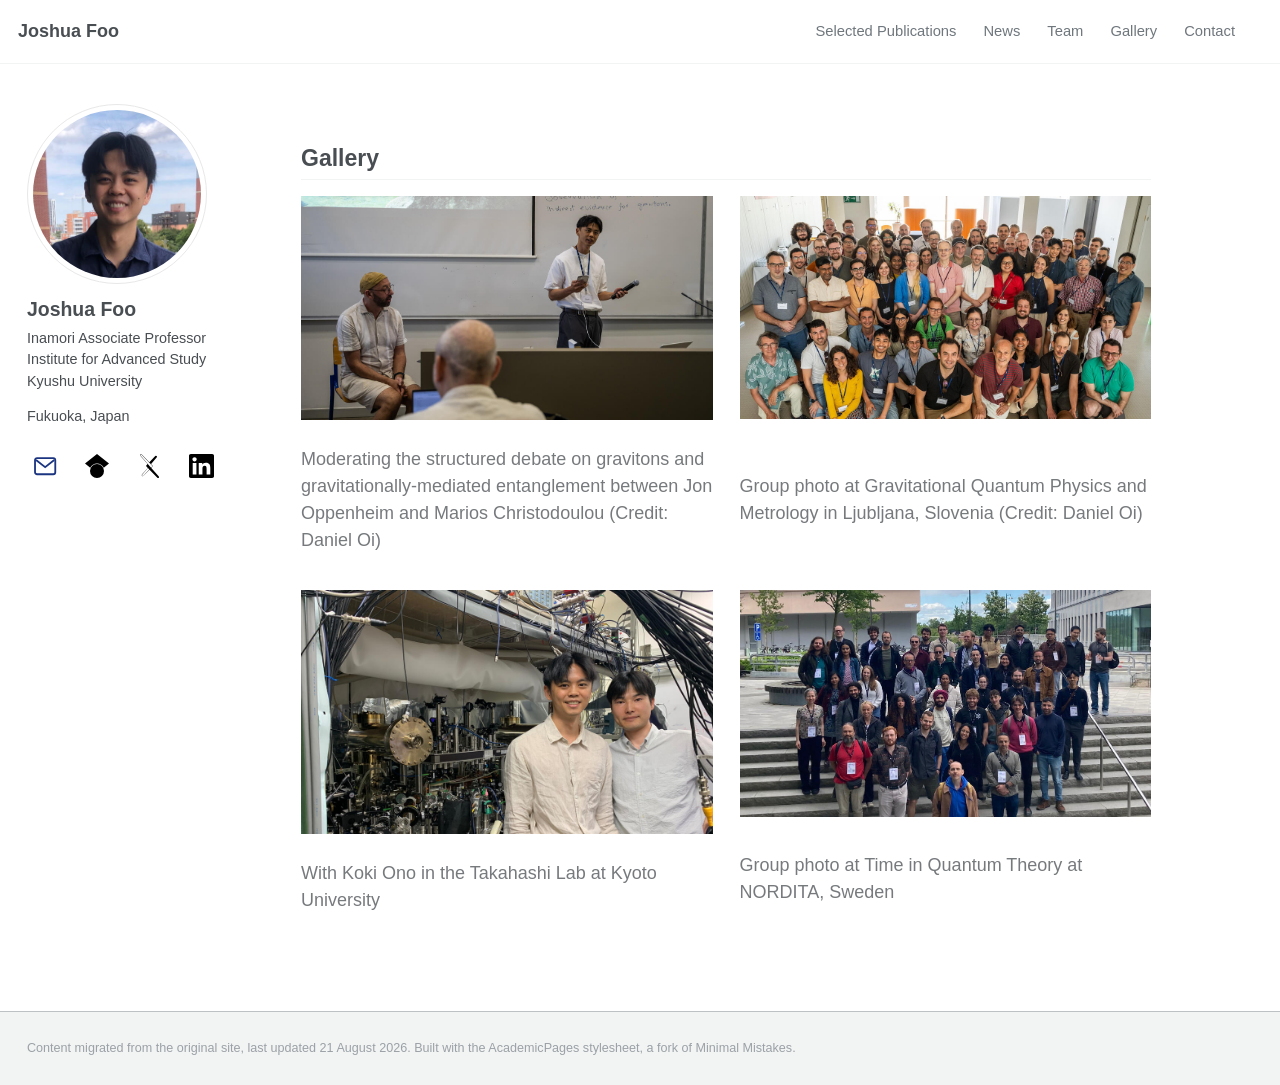
==== gallery.html @ 7462d8ae "Organize research site into separate pages Co-authored-by: Copilot <223556219+Copilot@users.noreply." ====
<!doctype html>
<html lang="en">
<head>
  <meta charset="utf-8">
  <meta name="viewport" content="width=device-width, initial-scale=1">
  <meta name="description" content="Joshua Foo, theoretical physicist and Inamori Associate Professor at Kyushu University.">
  <title>Gallery | Joshua Foo</title>
  <link rel="stylesheet" href="assets/css/academicpages.css">
  <link rel="stylesheet" href="assets/css/site.css">
</head>
<body>
  <header class="masthead">
    <nav class="masthead__inner-wrap site-nav" aria-label="Main navigation">
      <a class="site-name" href="index.html">Joshua Foo</a>
      <a href="index.html#publications">Selected Publications</a><a href="news.html">News</a><a href="team.html">Team</a><a href="gallery.html" aria-current="page">Gallery</a><a href="index.html#contact">Contact</a>
    </nav>
  </header>
  <div class="layout">
    <aside class="profile" aria-label="Profile">
      <img src="assets/images/image06.jpg" alt="Joshua Foo">
      <h1>Joshua Foo</h1>
      <p>Inamori Associate Professor<br>Institute for Advanced Study<br>Kyushu University</p>
      <p>Fukuoka, Japan</p>
      <ul class="social-links" aria-label="Profile links">
        <li><a href="index.html#contact" aria-label="Email" title="Email"><svg viewBox="0 0 24 24" fill="none" stroke="currentColor" stroke-width="1.8" aria-hidden="true"><rect x="2" y="4" width="20" height="16" rx="2"></rect><path d="m3 6 9 7 9-7"></path></svg></a></li>
        <li><a href="https://scholar.google.com/citations?user=iPHpngQAAAAJ&amp;hl=en" aria-label="Google Scholar" title="Google Scholar"><img src="assets/icons/googlescholar.svg" alt=""></a></li>
        <li><a href="https://arxiv.org/search/?query=Joshua+Foo&amp;searchtype=author&amp;abstracts=show&amp;order=-announced_date_first&amp;size=50" aria-label="arXiv" title="arXiv"><img src="assets/icons/arxiv.svg" alt=""></a></li>
        <li><a href="https://www.linkedin.com/in/joshua-foo-787594256/" aria-label="LinkedIn" title="LinkedIn"><img src="assets/icons/linkedin.svg" alt=""></a></li>
      </ul>
    </aside>
    <main class="content" id="home">
      <section id="gallery"><h2>Gallery</h2><div class="gallery-grid"><figure><a href="assets/images/gallery01/0b631663_original.jpg"><img src="assets/images/gallery01/0b631663.jpg" alt="Moderating the structured debate on gravitons and gravitationally-mediated entanglement between Jon Oppenheim and Marios Christodoulou (Credit: Daniel Oi)" loading="lazy"></a><figcaption>Moderating the structured debate on gravitons and gravitationally-mediated entanglement between Jon Oppenheim and Marios Christodoulou (Credit: Daniel Oi)</figcaption></figure><figure><a href="assets/images/gallery01/04dd524a_original.jpg"><img src="assets/images/gallery01/04dd524a.jpg" alt="Group photo at Gravitational Quantum Physics and Metrology in Ljubljana, Slovenia (Credit: Daniel Oi)" loading="lazy"></a><figcaption>Group photo at Gravitational Quantum Physics and Metrology in Ljubljana, Slovenia (Credit: Daniel Oi)</figcaption></figure><figure><a href="assets/images/gallery01/25b02c40_original.jpg"><img src="assets/images/gallery01/25b02c40.jpg" alt="With Koki Ono in the Takahashi Lab at Kyoto University" loading="lazy"></a><figcaption>With Koki Ono in the Takahashi Lab at Kyoto University</figcaption></figure><figure><a href="assets/images/gallery01/17739266_original.jpg"><img src="assets/images/gallery01/17739266.jpg" alt="Group photo at Time in Quantum Theory at NORDITA, Sweden" loading="lazy"></a><figcaption>Group photo at Time in Quantum Theory at NORDITA, Sweden</figcaption></figure></div></section>
    </main>
  </div>
  <div class="page__footer"><footer>
    Content migrated from the original site, last updated 21 August 2026.
    Built with the <a href="https://github.com/academicpages/academicpages.github.io">AcademicPages</a> stylesheet, a fork of <a href="https://mademistakes.com/work/minimal-mistakes-jekyll-theme/">Minimal Mistakes</a>.
  </footer></div>
</body>
</html>
---- assets/css/academicpages.css ----
a:focus{outline:thin dotted #f89406;outline:5px auto #f89406;outline-offset:-2px}*,*:before,*:after{-moz-box-sizing:border-box;-webkit-box-sizing:border-box;box-sizing:border-box}html{box-sizing:border-box;background-color:#fff;font-size:16px;-webkit-text-size-adjust:100%;-ms-text-size-adjust:100%}@media (min-width: 48em){html{font-size:18px}}body{margin:0}::-moz-selection{color:#fff;background:#000}::selection{color:#fff;background:#000}article,aside,details,figcaption,figure,footer,header,hgroup,main,nav,section{display:block}audio,canvas,video{display:inline-block;*display:inline;*zoom:1}audio:not([controls]){display:none}a{color:#52adc8}a:hover,a:active{outline:0}sub,sup{position:relative;font-size:75%;line-height:0;vertical-align:baseline}sup{top:-0.5em}sub{bottom:-0.25em}img{max-width:100%;width:auto\9;height:auto;vertical-align:middle;border:0;-ms-interpolation-mode:bicubic}#map_canvas img,.google-maps img{max-width:none}button,input,select,textarea{margin:0;font-size:100%;vertical-align:middle}button,input{*overflow:visible;line-height:normal}button::-moz-focus-inner,input::-moz-focus-inner{padding:0;border:0}button,html input[type="button"],input[type="reset"],input[type="submit"]{-webkit-appearance:button;cursor:pointer}label,select,button,input[type="button"],input[type="reset"],input[type="submit"],input[type="radio"],input[type="checkbox"]{cursor:pointer}input[type="search"]{box-sizing:content-box;-webkit-appearance:textfield}input[type="search"]::-webkit-search-decoration,input[type="search"]::-webkit-search-cancel-button{-webkit-appearance:none}textarea{overflow:auto;vertical-align:top}html{position:relative;min-height:100%}body{margin:0;padding:0;padding-bottom:9em;color:#494e52;font-family:-apple-system,".SFNSText-Regular","San Francisco","Roboto","Segoe UI","Helvetica Neue","Lucida Grande",Arial,sans-serif;line-height:1.5}body.overflow--hidden{overflow:hidden}h1,h2,h3,h4,h5,h6{margin:2em 0 0.5em;line-height:1.2;font-family:-apple-system,".SFNSText-Regular","San Francisco","Roboto","Segoe UI","Helvetica Neue","Lucida Grande",Arial,sans-serif;font-weight:bold}h1{margin-top:0;font-size:1.563em}h2{font-size:1.25em}h3{font-size:1em}h4{font-size:.75em}h5{font-size:.75em}h6{font-size:.75em}small,.small{font-size:.75em}p{margin-bottom:1.3em}u,ins{text-decoration:none;border-bottom:1px solid #494e52}u a,ins a{color:inherit}del a{color:inherit}p,pre,blockquote,ul,ol,dl,figure,table,fieldset{orphans:3;widows:3}abbr[title],abbr[data-original-title]{text-decoration:none;cursor:help;border-bottom:1px dotted #494e52}blockquote{margin:2em 1em 2em 0;padding-left:1em;padding-right:1em;font-style:italic;border-left:0.25em solid #7a8288}blockquote cite{font-style:italic}blockquote cite:before{content:"\2014";padding-right:5px}a:hover,a:active{outline:0}tt,code,kbd,samp,pre{font-family:Monaco,Consolas,"Lucida Console",monospace}pre{overflow-x:auto}p>code,a>code,li>code,figcaption>code,td>code{padding-top:0.1rem;padding-bottom:0.1rem;font-size:.75em;background:#fafafa;border:1px solid #f2f3f3;border-radius:4px;box-shadow:0 1px 1px rgba(0,0,0,0.125)}p>code:before,p>code:after,a>code:before,a>code:after,li>code:before,li>code:after,figcaption>code:before,figcaption>code:after,td>code:before,td>code:after{letter-spacing:-0.2em;content:"\00a0"}hr{display:block;margin:1em 0;border:0;border-top:1px solid #f2f3f3}ul li,ol li{margin-bottom:0.5em}li ul,li ol{margin-top:0.5em}figure{display:-webkit-box;display:flex;-webkit-box-pack:justify;justify-content:space-between;-webkit-box-align:start;align-items:flex-start;flex-wrap:wrap;margin:2em 0}figure img,figure iframe,figure .fluid-width-video-wrapper{margin-bottom:1em}figure img{width:100%;border-radius:4px;-webkit-transition:all 0.2s ease-in-out;transition:all 0.2s ease-in-out}figure>a{display:block}@media (min-width: 37.5em){figure.half>a,figure.half>img{width:calc(50% - 0.5em)}}figure.half figcaption{width:100%}@media (min-width: 37.5em){figure.third>a,figure.third>img{width:calc(33.3333% - 0.5em)}}figure.third figcaption{width:100%}figcaption{margin-bottom:0.5em;color:#777a7d;font-family:Georgia,Times,serif;font-size:.75em}figcaption a{color:inherit;text-decoration:none;border-bottom:1px solid #bdc1c4;-webkit-transition:all 0.2s ease-in-out;transition:all 0.2s ease-in-out}figcaption a:hover{color:#000;border-bottom-color:#000}svg:not(:root){overflow:hidden}nav ul{margin:0;padding:0}nav li{list-style:none}nav a{text-decoration:none}nav ul li,nav ol li{margin-bottom:0}nav li ul,nav li ol{margin-top:0}b,i,strong,em,blockquote,p,q,span,figure,img,h1,h2,header,input,a,tr,td,form button,input[type="submit"],.btn,#goog-wm-sb,.highlight,.archive__item-teaser{-webkit-transition:all 0.2s ease-in-out;transition:all 0.2s ease-in-out}.hidden{display:none;visibility:hidden}.load{display:none}.transparent{opacity:0}.visually-hidden,.screen-reader-text,.screen-reader-text span,.screen-reader-shortcut{position:absolute !important;clip:rect(1px, 1px, 1px, 1px);height:1px !important;width:1px !important;border:0 !important;overflow:hidden}body:hover .visually-hidden a,body:hover .visually-hidden input,body:hover .visually-hidden button{display:none !important}.screen-reader-text:focus,.screen-reader-shortcut:focus{clip:auto !important;height:auto !important;width:auto !important;display:block;font-size:1em;font-weight:bold;padding:15px 23px 14px;background:#fff;z-index:100000;text-decoration:none;box-shadow:0 0 2px 2px rgba(0,0,0,0.6)}.skip-link{position:fixed;z-index:20;margin:0;font-family:-apple-system,".SFNSText-Regular","San Francisco","Roboto","Segoe UI","Helvetica Neue","Lucida Grande",Arial,sans-serif;white-space:nowrap}.skip-link li{height:0;width:0;list-style:none}.text-left{text-align:left}.text-center{text-align:center}.text-right{text-align:right}.text-justify{text-align:justify}.text-nowrap{white-space:nowrap}.cf{clear:both}.wrapper{max-width:925px;margin-left:auto;margin-right:auto}.wrapper:after{content:" ";display:block;clear:both}.align-left{display:block;margin-left:auto;margin-right:auto}@media (min-width: 37.5em){.align-left{float:left;margin-right:1em}}.align-right{display:block;margin-left:auto;margin-right:auto}@media (min-width: 37.5em){.align-right{float:right;margin-left:1em}}.align-center{display:block;margin-left:auto;margin-right:auto}@media (min-width: 57.8125em){.full{margin-right:-19.4915254237% !important}}.icon{display:inline-block;fill:currentColor;width:1em;height:1.1em;line-height:1;position:relative;top:-0.1em;vertical-align:middle}.social-icons .fa{color:#000}.social-icons .fa-behance,.social-icons .fa-behance-square{color:#1769FF}.social-icons .fa-dribbble{color:#ea4c89}.social-icons .fa-facebook,.social-icons .fa-facebook-square{color:#3b5998}.social-icons .fa-flickr{color:#ff0084}.social-icons .fa-foursquare{color:#0072b1}.social-icons .fa-github,.social-icons .fa-github-alt,.social-icons .fa-github-square{color:#171516}.social-icons .fa-google-plus,.social-icons .fa-google-plus-square{color:#dd4b39}.social-icons .fa-instagram{color:#517fa4}.social-icons .fa-lastfm,.social-icons .fa-lastfm-square{color:#d51007}.social-icons .fa-linkedin,.social-icons .fa-linkedin-square{color:#007bb6}.social-icons .fa-pinterest,.social-icons .fa-pinterest-p,.social-icons .fa-pinterest-square{color:#cb2027}.social-icons .fa-rss,.social-icons .fa-rss-square{color:#fa9b39}.social-icons .fa-soundcloud{color:#f30}.social-icons .fa-stack-exchange,.social-icons .fa-stack-overflow{color:#fe7a15}.social-icons .fa-tumblr,.social-icons .fa-tumblr-square{color:#32506d}.social-icons .fa-twitter,.social-icons .fa-twitter-square{color:#55acee}.social-icons .fa-vimeo,.social-icons .fa-vimeo-square{color:#1ab7ea}.social-icons .fa-vine{color:#00bf8f}.social-icons .fa-youtube,.social-icons .fa-youtube-square,.social-icons .fa-youtube-play{color:#b00}.social-icons .fa-xing,.social-icons .fa-xing-square{color:#006567}.navicon{position:relative;width:28px;height:4px;background:#fff;margin:auto;-webkit-transition:0.3s;transition:0.3s}.navicon:before,.navicon:after{content:"";position:absolute;left:0;width:28px;height:4px;background:#fff;-webkit-transition:0.3s;transition:0.3s}.navicon:before{top:-8px}.navicon:after{bottom:-8px}.close .navicon{background:transparent}.close .navicon:before,.close .navicon:after{-webkit-transform-origin:50% 50%;-ms-transform-origin:50% 50%;transform-origin:50% 50%;top:0;width:28px}.close .navicon:before{-webkit-transform:rotate3d(0, 0, 1, 45deg);transform:rotate3d(0, 0, 1, 45deg)}.close .navicon:after{-webkit-transform:rotate3d(0, 0, 1, -45deg);transform:rotate3d(0, 0, 1, -45deg)}@media (min-width: 57.8125em){.sticky{clear:both;position:-webkit-sticky;position:sticky;top:2em}.sticky::after{clear:both;content:"";display:table}.sticky>*{display:block}}.well{min-height:20px;padding:19px;margin-bottom:20px;background-color:#f5f5f5;border:1px solid #e3e3e3;border-radius:4px;box-shadow:inset 0 1px 1px rgba(0,0,0,0.05)}.show-modal{overflow:hidden;position:relative}.show-modal:before{position:absolute;content:"";top:0;left:0;width:100%;height:100%;z-index:999;background-color:rgba(255,255,255,0.85)}.show-modal .modal{display:block}.modal{display:none;position:fixed;width:300px;top:50%;left:50%;margin-left:-150px;margin-top:-150px;min-height:0;z-index:9999;background:#fff;border:1px solid #f2f3f3;border-radius:4px;box-shadow:0 1px 1px rgba(0,0,0,0.125)}.modal__title{margin:0;padding:0.5em 1em}.modal__supporting-text{padding:0 1em 0.5em 1em}.modal__actions{padding:0.5em 1em;border-top:1px solid #f2f3f3}.footnote{color:#9ba1a6;text-decoration:none}.footnotes{color:#9ba1a6}.footnotes ol,.footnotes li,.footnotes p{margin-bottom:0;font-size:.75em}a.reversefootnote{color:#7a8288;text-decoration:none}a.reversefootnote:hover{text-decoration:underline}.required{color:#ee5f5b;font-weight:bold}@-webkit-keyframes intro{0%{opacity:0}100%{opacity:1}}@keyframes intro{0%{opacity:0}100%{opacity:1}}table{margin-bottom:1em;width:100%;font-family:-apple-system,".SFNSText-Regular","San Francisco","Roboto","Segoe UI","Helvetica Neue","Lucida Grande",Arial,sans-serif;font-size:.75em;border-collapse:collapse;border:1px solid #bdc1c4}table+table{margin-top:1em}thead{background-color:#f2f3f3;border-bottom:1px solid #bdc1c4}th{padding:0.5em;font-weight:bold;text-align:left;border-right:1px solid #bdc1c4}td{padding:0.5em;border-bottom:1px solid #bdc1c4;border-right:1px solid #bdc1c4}tr,td,th{vertical-align:middle}.btn,#goog-wm-sb{display:inline-block;margin-bottom:0.25em;padding:0.5em 1em;color:#fff !important;font-family:-apple-system,".SFNSText-Regular","San Francisco","Roboto","Segoe UI","Helvetica Neue","Lucida Grande",Arial,sans-serif;font-size:.75em;font-weight:bold;text-align:center;text-decoration:none;background-color:#7a8288;border:0 !important;border-radius:4px;cursor:pointer}.btn:hover,#goog-wm-sb:hover{background-color:#333}.btn .icon,#goog-wm-sb .icon{margin-right:0.5em}.btn .icon+.hidden,#goog-wm-sb .icon+.hidden{margin-left:-0.5em}.btn--block{display:block;width:100%}.btn--block+.btn--block{margin-top:0.25em}.btn--inverse{color:#7a8288 !important;border:1px solid #bdc1c4 !important;background-color:#fff}.btn--inverse:hover{color:#fff !important;border-color:#7a8288}.btn--light-outline{border:1px solid #fff !important;background-color:transparent}.btn--info{background-color:#52adc8}.btn--info:hover{background-color:#428aa0}.btn--warning{background-color:#f89406}.btn--warning:hover{background-color:#c67605}.btn--success{background-color:#62c462}.btn--success:hover{background-color:#4e9d4e}.btn--danger{background-color:#ee5f5b}.btn--danger:hover{background-color:#be4c49}.btn--disabled{pointer-events:none;cursor:not-allowed;filter:alpha(opacity=65);box-shadow:none;opacity:0.65}.btn--facebook{background-color:#3b5998}.btn--facebook:hover{background-color:#2f477a}.btn--twitter{background-color:#55acee}.btn--twitter:hover{background-color:#448abe}.btn--google-plus{background-color:#dd4b39}.btn--google-plus:hover{background-color:#b13c2e}.btn--linkedin{background-color:#007bb6}.btn--linkedin:hover{background-color:#006292}.btn--x-large{font-size:1.25em}.btn--large{font-size:1em}.btn--small{font-size:.6875em}.notice{margin:2em 0 !important;padding:1em;font-family:-apple-system,".SFNSText-Regular","San Francisco","Roboto","Segoe UI","Helvetica Neue","Lucida Grande",Arial,sans-serif;font-size:.75em !important;text-indent:initial;background-color:#f8f9f9;border-radius:4px;box-shadow:0 1px 1px rgba(189,193,196,0.25)}.notice h4{margin-top:0 !important;margin-bottom:0.75em}.page__content .notice h4{margin-bottom:0;font-size:1em}.notice p:last-child{margin-bottom:0 !important}.notice h4+p{margin-top:0;padding-top:0}.notice a{color:#bdc1c4}.notice a:hover{color:#717476}.notice code{background-color:#fcfcfc}.notice ul:last-child{margin-bottom:0}.notice--primary{margin:2em 0 !important;padding:1em;font-family:-apple-system,".SFNSText-Regular","San Francisco","Roboto","Segoe UI","Helvetica Neue","Lucida Grande",Arial,sans-serif;font-size:.75em !important;text-indent:initial;background-color:#f2f3f3;border-radius:4px;box-shadow:0 1px 1px rgba(122,130,136,0.25)}.notice--primary h4{margin-top:0 !important;margin-bottom:0.75em}.page__content .notice--primary h4{margin-bottom:0;font-size:1em}.notice--primary p:last-child{margin-bottom:0 !important}.notice--primary h4+p{margin-top:0;padding-top:0}.notice--primary a{color:#7a8288}.notice--primary a:hover{color:#494e52}.notice--primary code{background-color:#f8f9f9}.notice--primary ul:last-child{margin-bottom:0}.notice--info{margin:2em 0 !important;padding:1em;font-family:-apple-system,".SFNSText-Regular","San Francisco","Roboto","Segoe UI","Helvetica Neue","Lucida Grande",Arial,sans-serif;font-size:.75em !important;text-indent:initial;background-color:#eef7fa;border-radius:4px;box-shadow:0 1px 1px rgba(82,173,200,0.25)}.notice--info h4{margin-top:0 !important;margin-bottom:0.75em}.page__content .notice--info h4{margin-bottom:0;font-size:1em}.notice--info p:last-child{margin-bottom:0 !important}.notice--info h4+p{margin-top:0;padding-top:0}.notice--info a{color:#52adc8}.notice--info a:hover{color:#316878}.notice--info code{background-color:#f6fbfc}.notice--info ul:last-child{margin-bottom:0}.notice--warning{margin:2em 0 !important;padding:1em;font-family:-apple-system,".SFNSText-Regular","San Francisco","Roboto","Segoe UI","Helvetica Neue","Lucida Grande",Arial,sans-serif;font-size:.75em !important;text-indent:initial;background-color:#fef4e6;border-radius:4px;box-shadow:0 1px 1px rgba(248,148,6,0.25)}.notice--warning h4{margin-top:0 !important;margin-bottom:0.75em}.page__content .notice--warning h4{margin-bottom:0;font-size:1em}.notice--warning p:last-child{margin-bottom:0 !important}.notice--warning h4+p{margin-top:0;padding-top:0}.notice--warning a{color:#f89406}.notice--warning a:hover{color:#955904}.notice--warning code{background-color:#fffaf3}.notice--warning ul:last-child{margin-bottom:0}.notice--success{margin:2em 0 !important;padding:1em;font-family:-apple-system,".SFNSText-Regular","San Francisco","Roboto","Segoe UI","Helvetica Neue","Lucida Grande",Arial,sans-serif;font-size:.75em !important;text-indent:initial;background-color:#eff9ef;border-radius:4px;box-shadow:0 1px 1px rgba(98,196,98,0.25)}.notice--success h4{margin-top:0 !important;margin-bottom:0.75em}.page__content .notice--success h4{margin-bottom:0;font-size:1em}.notice--success p:last-child{margin-bottom:0 !important}.notice--success h4+p{margin-top:0;padding-top:0}.notice--success a{color:#62c462}.notice--success a:hover{color:#3b763b}.notice--success code{background-color:#f7fcf7}.notice--success ul:last-child{margin-bottom:0}.notice--danger{margin:2em 0 !important;padding:1em;font-family:-apple-system,".SFNSText-Regular","San Francisco","Roboto","Segoe UI","Helvetica Neue","Lucida Grande",Arial,sans-serif;font-size:.75em !important;text-indent:initial;background-color:#fdefef;border-radius:4px;box-shadow:0 1px 1px rgba(238,95,91,0.25)}.notice--danger h4{margin-top:0 !important;margin-bottom:0.75em}.page__content .notice--danger h4{margin-bottom:0;font-size:1em}.notice--danger p:last-child{margin-bottom:0 !important}.notice--danger h4+p{margin-top:0;padding-top:0}.notice--danger a{color:#ee5f5b}.notice--danger a:hover{color:#8f3937}.notice--danger code{background-color:#fef7f7}.notice--danger ul:last-child{margin-bottom:0}.masthead{position:relative;border-bottom:1px solid #f2f3f3;-webkit-animation:intro 0.3s both;animation:intro 0.3s both;-webkit-animation-delay:0.15s;animation-delay:0.15s;z-index:20}.masthead__inner-wrap{max-width:925px;margin-left:auto;margin-right:auto;clear:both;padding:1em 1em 1em;font-family:-apple-system,".SFNSText-Regular","San Francisco","Roboto","Segoe UI","Helvetica Neue","Lucida Grande",Arial,sans-serif}.masthead__inner-wrap:after{content:" ";display:block;clear:both}.masthead__inner-wrap::after{clear:both;content:"";display:table}@media (min-width: 80em){.masthead__inner-wrap{max-width:1280px}}.masthead__inner-wrap nav{z-index:10}.masthead__inner-wrap a{text-decoration:none}.masthead__menu ul{margin:0;padding:0;clear:both;list-style-type:none}.masthead__menu-item{display:block;list-style-type:none;white-space:nowrap}.masthead__menu-item--lg{padding-right:2em;font-weight:700}.breadcrumbs{max-width:925px;margin-left:auto;margin-right:auto;clear:both;margin-top:0;margin-bottom:0;padding-left:2em;padding-right:2em;font-family:-apple-system,".SFNSText-Regular","San Francisco","Roboto","Segoe UI","Helvetica Neue","Lucida Grande",Arial,sans-serif;-webkit-animation:intro 0.3s both;animation:intro 0.3s both;-webkit-animation-delay:0.30s;animation-delay:0.30s}.breadcrumbs:after{content:" ";display:block;clear:both}.breadcrumbs::after{clear:both;content:"";display:table}@media (min-width: 57.8125em){.breadcrumbs{padding-left:1em;padding-right:1em}}@media (min-width: 80em){.breadcrumbs{max-width:1280px}}.breadcrumbs ol{padding:0;list-style:none;font-size:.75em}@media (min-width: 57.8125em){.breadcrumbs ol{width:83.0508474576%;float:right;margin-right:0}}@media (min-width: 80em){.breadcrumbs ol{padding-left:4.2372881356%}}.breadcrumbs li{display:inline}.breadcrumbs .current{font-weight:bold}.pagination{clear:both;width:100%;float:left;margin-left:0;margin-right:0;clear:both;margin-top:1em;padding-top:1em}.pagination::after{clear:both;content:"";display:table}.pagination ul{margin:0;padding:0;list-style-type:none;font-family:-apple-system,".SFNSText-Regular","San Francisco","Roboto","Segoe UI","Helvetica Neue","Lucida Grande",Arial,sans-serif}.pagination li{display:block;float:left;margin-left:-1px}.pagination li a{margin-bottom:0.25em;padding:0.5em 1em;font-family:-apple-system,".SFNSText-Regular","San Francisco","Roboto","Segoe UI","Helvetica Neue","Lucida Grande",Arial,sans-serif;font-size:14px;font-weight:bold;line-height:1.5;text-align:center;text-decoration:none;color:#9ba1a6;border:1px solid #bdc1c4;border-radius:0}.pagination li a:hover{color:#3e8296}.pagination li a.current{color:#fff;background:#7a8288}.pagination li a.disabled{color:#dee0e1;pointer-events:none;cursor:not-allowed}.pagination li:first-child{margin-left:0}.pagination li:first-child a{border-top-left-radius:4px;border-bottom-left-radius:4px}.pagination li:last-child a{border-top-right-radius:4px;border-bottom-right-radius:4px}.pagination--pager{display:block;padding:1em 2em;float:left;width:50%;font-family:-apple-system,".SFNSText-Regular","San Francisco","Roboto","Segoe UI","Helvetica Neue","Lucida Grande",Arial,sans-serif;font-size:1em;font-weight:bold;text-align:center;text-decoration:none;color:#bdc1c4;border:1px solid #bdc1c4;border-radius:4px}.pagination--pager:hover{color:#3e8296}.pagination--pager:first-child{border-top-right-radius:0;border-bottom-right-radius:0}.pagination--pager:last-child{margin-left:-1px;border-top-left-radius:0;border-bottom-left-radius:0}.pagination--pager.disabled{color:#dee0e1;pointer-events:none;cursor:not-allowed}.page__content+.pagination,.page__meta+.pagination,.comment__date+.pagination,.page__share+.pagination,.page__comments+.pagination{margin-top:2em;padding-top:2em;border-top:1px solid #f2f3f3}.greedy-nav{position:relative;min-width:250px;background:#fff}.greedy-nav a{display:block;margin:0 1rem;padding:0.5rem 0;color:#7a8288;text-decoration:none}.greedy-nav a:hover{color:#5c6266}.greedy-nav button{position:absolute;height:100%;right:0;padding:0 0.5rem;border:0;outline:none;background-color:#7a8288;color:#fff;cursor:pointer}.greedy-nav .visible-links{display:table}.greedy-nav .visible-links li{display:table-cell;vertical-align:middle}.greedy-nav .visible-links li:first-child{font-weight:bold}.greedy-nav .visible-links li:first-child a{margin-left:0}.greedy-nav .visible-links li:last-child a{margin-right:0}.greedy-nav .visible-links a{position:relative}.greedy-nav .visible-links a:before{content:"";position:absolute;left:0;bottom:0;height:4px;background:#bdc1c4;width:100%;-webkit-transition:all 0.2s ease-in-out;transition:all 0.2s ease-in-out;-webkit-transform:scaleX(0);-ms-transform:scaleX(0);transform:scaleX(0)}.greedy-nav .visible-links a:hover:before{-webkit-transform:scaleX(1);-ms-transform:scaleX(1);transform:scaleX(1)}.greedy-nav .hidden-links{position:absolute;top:100%;right:0;margin-top:15px;padding:5px;border:1px solid #f2f3f3;border-radius:4px;background:#fff;box-shadow:0 0 10px rgba(0,0,0,0.25)}.greedy-nav .hidden-links a{margin:0;padding:10px 20px;font-size:1em}.greedy-nav .hidden-links a:hover{color:#5c6266;background:#dee0e1}.greedy-nav .hidden-links:before{content:"";position:absolute;top:-11px;right:10px;width:0;border-style:solid;border-width:0 10px 10px;border-color:#f2f3f3 transparent;display:block;z-index:0}.greedy-nav .hidden-links:after{content:"";position:absolute;top:-10px;right:10px;width:0;border-style:solid;border-width:0 10px 10px;border-color:#fff transparent;display:block;z-index:1}.greedy-nav .hidden-links li{display:block;border-bottom:1px solid #f2f3f3}.greedy-nav .hidden-links li:last-child{border-bottom:none}.nav__list{font-size:1.25rem}.nav__list ul{margin-bottom:1em}.nav__list a{display:block;padding:0.125em 0;color:inherit}.nav__list a:hover{text-decoration:underline}.nav__list .active{margin-left:-0.5em;padding-left:0.5em;padding-right:0.5em;color:#fff;font-weight:bold;background:#7a8288;border-radius:4px}.nav__list .active:hover{color:#fff}.nav__title{margin:0;padding:0.5rem 1rem;font-family:-apple-system,".SFNSText-Regular","San Francisco","Roboto","Segoe UI","Helvetica Neue","Lucida Grande",Arial,sans-serif;font-size:1em;font-weight:bold}.nav__sub-title{display:block;margin:0.5rem 0;padding:0.5rem 0;font-family:-apple-system,".SFNSText-Regular","San Francisco","Roboto","Segoe UI","Helvetica Neue","Lucida Grande",Arial,sans-serif;font-size:.75em;font-weight:bold;text-transform:uppercase;border-bottom:1px solid #f2f3f3}.toc{font-family:-apple-system,".SFNSText-Regular","San Francisco","Roboto","Segoe UI","Helvetica Neue","Lucida Grande",Arial,sans-serif;color:#7a8288;text-transform:uppercase;letter-spacing:1px;background-color:#fff;border:1px solid #f2f3f3;border-radius:4px;box-shadow:0 1px 1px rgba(0,0,0,0.125)}.toc .nav__title{color:#fff;font-size:.75em;background:#7a8288;border-top-left-radius:4px;border-top-right-radius:4px}.toc__menu{margin:0;padding:0;width:100%;list-style:none;font-size:0.8rem}.toc__menu a{display:block;padding:0.5rem 1rem;color:#7a8288;font-size:.6875em;font-weight:bold;line-height:1.5;border-bottom:1px solid #f2f3f3}.toc__menu a:hover{color:#000;background:#f2f3f3}.toc__menu>li:last-child a{border-bottom:none}.toc__menu li ul>li a{padding-left:2rem;font-weight:normal}.toc__menu li>ul li{display:none}@media (min-width: 48em){.toc__menu li>ul li{display:block}}.page__footer{clear:both;float:left;margin-left:0;margin-right:0;width:100%;clear:both;position:absolute;bottom:0em;height:auto;margin-top:3em;color:#9ba1a6;-webkit-animation:intro 0.3s both;animation:intro 0.3s both;-webkit-animation-delay:0.45s;animation-delay:0.45s;background-color:#f2f3f3;border-top:1px solid #bdc1c4}.page__footer::after{clear:both;content:"";display:table}.page__footer footer{clear:both;margin-left:auto;margin-right:auto;margin-top:2em;max-width:100%;padding:0 1em 2em}.page__footer footer::after{clear:both;content:"";display:table}@media (min-width: 80em){.page__footer footer{max-width:1280px}}.page__footer a{color:inherit;text-decoration:none}.page__footer a:hover{text-decoration:underline}.page__footer .fas,.page__footer .fab,.page__footer .far,.page__footer .fal{color:#9ba1a6}.page__footer-copyright{font-family:-apple-system,".SFNSText-Regular","San Francisco","Roboto","Segoe UI","Helvetica Neue","Lucida Grande",Arial,sans-serif;font-size:.6875em}.page__footer-follow ul{margin:0;padding:0;list-style-type:none}.page__footer-follow li{display:inline-block;padding-top:5px;padding-bottom:5px;font-family:-apple-system,".SFNSText-Regular","San Francisco","Roboto","Segoe UI","Helvetica Neue","Lucida Grande",Arial,sans-serif;font-size:.75em;text-transform:uppercase}.page__footer-follow li+li:before{content:"";padding-right:5px}.page__footer-follow a{padding-right:10px;font-weight:bold}.page__footer-follow .social-icons a{white-space:nowrap}div.highlighter-rouge,figure.highlight{position:relative;margin-bottom:1em;padding:1em;border:1px solid #f2f3f3;border-radius:4px;background-color:#fafafa;box-shadow:0 1px 1px rgba(0,0,0,0.125)}div.highlighter-rouge:before,figure.highlight:before{position:absolute;top:0;right:0;padding:0.5em;background-color:#f2f3f3;content:"\f121";font-family:"fontawesome" !important;font-size:.75em;line-height:1;text-transform:none;speak:none}div.highlighter-rouge .highlight,figure.highlight .highlight{margin:0;font-family:Monaco,Consolas,"Lucida Console",monospace;font-size:.6875em;line-height:1.8}.highlight table td{padding:5px}.highlight table pre{margin:0}.highlight .c{color:#93a1a1}.highlight .err{color:#586e75}.highlight .g{color:#586e75}.highlight .k{color:#859900}.highlight .l{color:#586e75}.highlight .n{color:#586e75}.highlight .o{color:#859900}.highlight .x{color:#cb4b16}.highlight .p{color:#586e75}.highlight .cm{color:#93a1a1}.highlight .cp{color:#859900}.highlight .c1{color:#93a1a1}.highlight .cs{color:#859900}.highlight .gd{color:#2aa198}.highlight .ge{color:#586e75;font-style:italic}.highlight .gr{color:#dc322f}.highlight .gh{color:#cb4b16}.highlight .gi{color:#859900}.highlight .go{color:#586e75}.highlight .gp{color:#586e75}.highlight .gs{color:#586e75;font-weight:bold}.highlight .gu{color:#cb4b16}.highlight .gt{color:#586e75}.highlight .kc{color:#cb4b16}.highlight .kd{color:#22b3eb}.highlight .kn{color:#859900}.highlight .kp{color:#859900}.highlight .kr{color:#22b3eb}.highlight .kt{color:#dc322f}.highlight .ld{color:#586e75}.highlight .m{color:#2aa198}.highlight .s{color:#2aa198}.highlight .na{color:#586e75}.highlight .nb{color:#B58900}.highlight .nc{color:#22b3eb}.highlight .no{color:#cb4b16}.highlight .nd{color:#22b3eb}.highlight .ni{color:#cb4b16}.highlight .ne{color:#cb4b16}.highlight .nf{color:#22b3eb}.highlight .nl{color:#586e75}.highlight .nn{color:#586e75}.highlight .nx{color:#586e75}.highlight .py{color:#586e75}.highlight .nt{color:#22b3eb}.highlight .nv{color:#22b3eb}.highlight .ow{color:#859900}.highlight .w{color:#586e75}.highlight .mf{color:#2aa198}.highlight .mh{color:#2aa198}.highlight .mi{color:#2aa198}.highlight .mo{color:#2aa198}.highlight .sb{color:#93a1a1}.highlight .sc{color:#2aa198}.highlight .sd{color:#586e75}.highlight .s2{color:#2aa198}.highlight .se{color:#cb4b16}.highlight .sh{color:#586e75}.highlight .si{color:#2aa198}.highlight .sx{color:#2aa198}.highlight .sr{color:#dc322f}.highlight .s1{color:#2aa198}.highlight .ss{color:#2aa198}.highlight .bp{color:#22b3eb}.highlight .vc{color:#22b3eb}.highlight .vg{color:#22b3eb}.highlight .vi{color:#22b3eb}.highlight .il{color:#2aa198}form{margin:0 0 5px 0}form fieldset{margin-bottom:5px;padding:0;border-width:0}form legend{display:block;width:100%;margin-bottom:10px;*margin-left:-7px;padding:0;color:#494e52;border:0;border-bottom:1px solid #ccc;white-space:normal}form p{margin-bottom:5px / 2}form ul{list-style-type:none;margin:0 0 5px 0;padding:0}form br{display:none}label,input,button,select,textarea{vertical-align:baseline;*vertical-align:middle}input,button,select,textarea{box-sizing:border-box;font-family:-apple-system,".SFNSText-Regular","San Francisco","Roboto","Segoe UI","Helvetica Neue","Lucida Grande",Arial,sans-serif}label{display:block;margin-bottom:0.25em;color:#494e52;cursor:pointer}label small{font-size:.75em}label input,label textarea,label select{display:block}input,textarea,select{display:inline-block;width:100%;padding:0.25em;margin-bottom:0.5em;color:#494e52;background-color:#fff;border:1px solid #ccc;border-radius:4px;box-shadow:0 1px 1px rgba(0,0,0,0.125)}input:hover,textarea:hover,select:hover{border-color:#bdc1c4}.input-mini{width:60px}.input-small{width:90px}input[type="image"],input[type="checkbox"],input[type="radio"]{width:auto;height:auto;padding:0;margin:3px 0;*margin-top:0;line-height:normal;cursor:pointer;border-radius:0;border:0 \9}input[type="checkbox"],input[type="radio"]{box-sizing:border-box;padding:0;*width:13px;*height:13px}input[type="image"]{border:0;box-shadow:none}input[type="file"]{width:auto;padding:initial;line-height:initial;border:initial;background-color:transparent;background-color:initial;box-shadow:none}input[type="button"],input[type="reset"],input[type="submit"]{width:auto;height:auto;cursor:pointer;*overflow:visible}select,input[type="file"]{*margin-top:4px}select{width:auto;background-color:#fff}select[multiple],select[size]{height:auto}textarea{resize:vertical;height:auto;overflow:auto;vertical-align:top}input[type="hidden"]{display:none}.form{position:relative}.radio,.checkbox{padding-left:18px;font-weight:normal}.radio input[type="radio"],.checkbox input[type="checkbox"]{float:left;margin-left:-18px}.radio.inline,.checkbox.inline{display:inline-block;padding-top:5px;margin-bottom:0;vertical-align:middle}.radio.inline+.radio.inline,.checkbox.inline+.checkbox.inline{margin-left:10px}input[disabled],select[disabled],textarea[disabled],input[readonly],select[readonly],textarea[readonly]{opacity:0.5;cursor:not-allowed}input:focus,textarea:focus{border-color:#7a8288;outline:0;outline:thin dotted \9}input[type="file"]:focus,input[type="radio"]:focus,input[type="checkbox"]:focus,select:focus{box-shadow:none}.help-block,.help-inline{color:#52adc8}.help-block{display:block;margin-bottom:1em;line-height:1em}.help-inline{display:inline-block;vertical-align:middle;padding-left:5px}.form-inline input,.form-inline textarea,.form-inline select{display:inline-block;margin-bottom:0}.form-inline label{display:inline-block}.form-inline .radio,.form-inline .checkbox,.form-inline .radio{padding-left:0;margin-bottom:0;vertical-align:middle}.form-inline .radio input[type="radio"],.form-inline .checkbox input[type="checkbox"]{float:left;margin-left:0;margin-right:3px}.form-search input,.form-search textarea,.form-search select{display:inline-block;margin-bottom:0}.form-search .search-query{padding-left:14px;padding-right:14px;margin-bottom:0;border-radius:14px}.form-search label{display:inline-block}.form-search .radio,.form-search .checkbox,.form-inline .radio{padding-left:0;margin-bottom:0;vertical-align:middle}.form-search .radio input[type="radio"],.form-search .checkbox input[type="checkbox"]{float:left;margin-left:0;margin-right:3px}.form--loading:before{content:''}.form--loading .form__spinner{display:block}.form:before{position:absolute;top:0;left:0;width:100%;height:100%;background-color:rgba(255,255,255,0.7);z-index:10}.form__spinner{display:none;position:absolute;top:50%;left:50%;z-index:11}#goog-fixurl ul{list-style:none;margin-left:0;padding-left:0}#goog-fixurl ul li{list-style-type:none}#goog-wm-qt{width:auto;margin-right:10px;margin-bottom:20px;padding:8px 20px;display:inline-block;font-size:.75em;background-color:#fff;color:#000;border-width:2px !important;border-style:solid !important;border-color:gray;border-radius:4px}#main{max-width:925px;margin-left:auto;margin-right:auto;clear:both;margin-top:2em;padding-left:1em;padding-right:1em;animation:intro 0.3s both;animation-delay:0.35s}#main:after{content:" ";display:block;clear:both}#main::after{clear:both;content:"";display:table}@media (min-width: 80em){#main{max-width:1280px}}@media (min-width: 57.8125em){.page{width:83.0508474576%;float:right;margin-right:0;padding-left:4.2372881356%;padding-right:16.9491525424%}}.page .page__inner-wrap{clear:both;width:100%;float:left;margin-left:0;margin-right:0}.page .page__inner-wrap .page__content,.page .page__inner-wrap .page__meta,.page .page__inner-wrap .comment__date,.page .page__inner-wrap .page__share{clear:both;width:100%;float:left;margin-left:0;margin-right:0}.page__title{margin-top:0;line-height:1}.page__title+.page__meta,.page__title+.comment__date{margin-top:-0.5em}.page__lead{font-family:-apple-system,".SFNSText-Regular","San Francisco","Roboto","Segoe UI","Helvetica Neue","Lucida Grande",Arial,sans-serif;font-size:1.25em}.page__content h2{padding-bottom:0.5em;border-bottom:1px solid #f2f3f3}.page__content p,.page__content li,.page__content dl{font-size:1em}.page__content p{margin:0 0 1.1em}.page__content a{text-decoration:underline}.page__content a:hover{text-decoration:underline}.page__content a:hover img{box-shadow:0 0 10px rgba(0,0,0,0.25)}.page__content dt{margin-top:1em;font-family:-apple-system,".SFNSText-Regular","San Francisco","Roboto","Segoe UI","Helvetica Neue","Lucida Grande",Arial,sans-serif;font-weight:bold}.page__content dd{margin-left:1em;font-family:-apple-system,".SFNSText-Regular","San Francisco","Roboto","Segoe UI","Helvetica Neue","Lucida Grande",Arial,sans-serif;font-size:.75em}.page__content .small{font-size:.75em}.page__content blockquote+.small{margin-top:-1.5em;padding-left:1.25rem}.page__hero{position:relative;margin-bottom:2em;clear:both;animation:intro 0.3s both;animation-delay:0.25s}.page__hero::after{clear:both;content:"";display:table}.page__hero--overlay{position:relative;margin-bottom:2em;padding:3em 0;clear:both;background-size:cover;background-repeat:no-repeat;background-position:center;animation:intro 0.3s both;animation-delay:0.25s}.page__hero--overlay::after{clear:both;content:"";display:table}.page__hero--overlay a{color:#fff}.page__hero--overlay .wrapper{padding-left:1em;padding-right:1em}@media (min-width: 80em){.page__hero--overlay .wrapper{max-width:1280px}}.page__hero--overlay .page__title,.page__hero--overlay .page__meta,.page__hero--overlay .comment__date,.page__hero--overlay .page__lead,.page__hero--overlay .btn,.page__hero--overlay #goog-wm-sb{color:#fff;text-shadow:1px 1px 4px rgba(0,0,0,0.5)}.page__hero--overlay .page__lead{max-width:768px}.page__hero--overlay .page__title{font-size:1.953em}@media (min-width: 37.5em){.page__hero--overlay .page__title{font-size:2.441em}}.page__hero-image{width:100%;height:auto;-ms-interpolation-mode:bicubic}.page__hero-caption{position:absolute;bottom:0;right:0;margin:0 auto;padding:2px 5px;color:#fff;font-family:Georgia,Times,serif;font-size:.6875em;background:#000;text-align:right;z-index:5;opacity:0.5;border-radius:4px 0 4px 0}@media (min-width: 57.8125em){.page__hero-caption{padding:5px 10px}}.page__hero-caption a{color:#fff;text-decoration:none}.page__share{margin-top:2em;padding-top:1em;border-top:1px solid #f2f3f3}@media (max-width: 37.5em){.page__share .btn span,.page__share #goog-wm-sb span{border:0;clip:rect(0 0 0 0);height:1px;margin:-1px;overflow:hidden;padding:0;position:absolute;width:1px}}.page__share-title{margin-bottom:10px;font-size:.75em;text-transform:uppercase}.page__meta,.comment__date{margin-top:2em;color:#9ba1a6;font-family:-apple-system,".SFNSText-Regular","San Francisco","Roboto","Segoe UI","Helvetica Neue","Lucida Grande",Arial,sans-serif;font-size:.75em}.page__meta p,.comment__date p{margin:0}.page__meta a,.comment__date a{color:inherit}.page__meta-title{margin-bottom:10px;font-size:.75em;text-transform:uppercase}.page__taxonomy .sep{display:none}.page__taxonomy strong{margin-right:10px}.page__taxonomy-item{display:inline-block;margin-right:5px;margin-bottom:8px;padding:5px 10px;text-decoration:none;border:1px solid #bdc1c4;border-radius:4px}.page__taxonomy-item:hover{text-decoration:none;color:#3e8296}.page__comments{clear:both;width:100%;float:left;margin-left:0;margin-right:0}.page__comments-title{margin-top:2rem;margin-bottom:10px;padding-top:2rem;font-size:.75em;border-top:1px solid #f2f3f3;text-transform:uppercase}.page__comments-form{padding:1em;background:#f2f3f3;transition:all 0.2s ease-in-out}.page__comments-form.disabled input,.page__comments-form.disabled button,.page__comments-form.disabled textarea,.page__comments-form.disabled label{pointer-events:none;cursor:not-allowed;filter:alpha(opacity=65);box-shadow:none;opacity:0.65}.comment{clear:both;margin:1em 0}.comment::after{clear:both;content:"";display:table}.comment:not(:last-child){border-bottom:1px solid #f2f3f3}.comment__avatar-wrapper{float:left;width:60px;height:60px}@media (min-width: 57.8125em){.comment__avatar-wrapper{width:100px;height:100px}}.comment__avatar{width:40px;height:40px;border-radius:50%}@media (min-width: 57.8125em){.comment__avatar{width:80px;height:80px;padding:5px;border:1px solid #f2f3f3}}.comment__content-wrapper{float:right;width:calc(100% - 60px)}@media (min-width: 57.8125em){.comment__content-wrapper{width:calc(100% - 100px)}}.comment__author{margin:0}.comment__author a{text-decoration:none}.comment__date{margin:0}.comment__date a{text-decoration:none}.page__related{margin-top:2em;padding-top:1em;border-top:1px solid #f2f3f3;clear:both;float:left}.page__related::after{clear:both;content:"";display:table}@media (min-width: 57.8125em){.page__related{margin-left:21.186440678%}}.page__related a{color:inherit;text-decoration:none}.page__related-title{margin-bottom:10px;font-size:.75em;text-transform:uppercase}.archive{margin-bottom:2em}@media (min-width: 48em){.archive{width:100%;float:left;margin-left:0;margin-right:0}}@media (min-width: 57.8125em){.archive{width:83.0508474576%;float:right;margin-right:0;padding-left:4.2372881356%}}.archive a{text-decoration:underline}.archive a:hover{text-decoration:underline}.archive a:hover img{box-shadow:0 0 10px rgba(0,0,0,0.25)}.archive__subtitle{margin:1.414em 0 0;padding-bottom:0.5em;font-size:1em;color:#9ba1a6;border-bottom:1px solid #f2f3f3}.archive__subtitle+.list__item .archive__item-title{margin-top:0.5em}.archive__item-title{margin-bottom:0.25em;font-family:-apple-system,".SFNSText-Regular","San Francisco","Roboto","Segoe UI","Helvetica Neue","Lucida Grande",Arial,sans-serif}.archive__item-title a+a{opacity:0.5}.page__content .archive__item-title{margin-top:1em;border-bottom:none}.archive__item-excerpt{margin-top:0;font-size:.75em}.archive__item-excerpt+p{text-indent:0}.archive__item-teaser{border-radius:4px;overflow:hidden}.archive__item-teaser img{width:100%}.archive__item:hover .archive__item-teaser{box-shadow:0 0 10px rgba(0,0,0,0.25)}.archive__item:hover .archive__item-title{text-decoration:underline}@media (min-width: 48em){.list__item{padding-right:0px}}@media (min-width: 57.8125em){.list__item{padding-right:0px}}@media (min-width: 80em){.list__item{padding-right:0px}}.list__item .page__meta,.list__item .comment__date{margin:0 0 4px}.grid__item{margin-bottom:2em}.grid__item .page__meta,.grid__item .comment__date{margin:0 0 4px}.grid__item .archive__item-title{margin-top:0.5em;font-size:1em}.grid__item .archive__item-excerpt{display:none}@media (min-width: 37.5em){.grid__item{width:48.9795918367%;float:left}.grid__item:nth-child(2n+1){margin-left:0;margin-right:-100%;clear:both;margin-left:0}.grid__item:nth-child(2n+2){margin-left:51.0204081633%;margin-right:-100%;clear:none}.grid__item .archive__item-teaser{max-height:200px}}@media (min-width: 48em){.grid__item{margin-left:0;margin-right:0;width:23.4693877551%;float:left}.grid__item:nth-child(4n+1){margin-left:0;margin-right:-100%;clear:both;margin-left:0}.grid__item:nth-child(4n+2){margin-left:25.5102040816%;margin-right:-100%;clear:none}.grid__item:nth-child(4n+3){margin-left:51.0204081633%;margin-right:-100%;clear:none}.grid__item:nth-child(4n+4){margin-left:76.5306122449%;margin-right:-100%;clear:none}.grid__item .archive__item-teaser{max-height:120px}.grid__item .archive__item-excerpt{display:block;font-size:.75em}}.feature__wrapper{clear:both;margin-bottom:2em;border-bottom:1px solid #f2f3f3}.feature__wrapper::after{clear:both;content:"";display:table}.feature__item{margin-bottom:2em;font-size:1.25rem}@media (min-width: 37.5em){.feature__item{margin-bottom:0;width:32.2033898305%;float:left}.feature__item:nth-child(3n+1){margin-left:0;margin-right:-100%;clear:both;margin-left:0}.feature__item:nth-child(3n+2){margin-left:33.8983050847%;margin-right:-100%;clear:none}.feature__item:nth-child(3n+3){margin-left:67.7966101695%;margin-right:-100%;clear:none}.feature__item .feature__item-teaser{max-height:200px;overflow:hidden}}.feature__item--left{clear:both;width:100%;float:left;margin-left:0;margin-right:0;font-size:1.25rem}.feature__item--left .archive__item-teaser{margin-bottom:2em}@media (min-width: 37.5em){.feature__item--left .archive__item-teaser{width:40.6779661017%;float:left;margin-right:1.6949152542%}.feature__item--left .archive__item-body{width:57.6271186441%;float:right;margin-right:0;padding-left:4.2372881356%;padding-right:8.4745762712%}}.feature__item--right{clear:both;width:100%;float:left;margin-left:0;margin-right:0;font-size:1.25rem}.feature__item--right .archive__item-teaser{margin-bottom:2em}@media (min-width: 37.5em){.feature__item--right{text-align:right}.feature__item--right .archive__item-teaser{width:40.6779661017%;float:right;margin-left:1.6949152542%}.feature__item--right .archive__item-body{width:57.6271186441%;float:left;margin-left:0;padding-left:4.2372881356%;padding-right:8.4745762712%}}.feature__item--center{clear:both;width:100%;float:left;margin-left:0;margin-right:0;font-size:1.25rem}.feature__item--center .archive__item-teaser{margin-bottom:2em}@media (min-width: 37.5em){.feature__item--center{text-align:center}.feature__item--center .archive__item-teaser{margin:0 auto;width:40.6779661017%}.feature__item--center .archive__item-body{margin:0 auto;width:57.6271186441%}}.sidebar{-webkit-transform:translate3d(0, 0, 0);transform:translate3d(0, 0, 0);clear:both;margin-bottom:1em}.sidebar::after{clear:both;content:"";display:table}@media (min-width: 57.8125em){.sidebar{width:15.2542372881%;float:left;margin-right:1.6949152542%;opacity:1;-webkit-transition:opacity 0.2s ease-in-out;transition:opacity 0.2s ease-in-out}.sidebar:hover{opacity:1}}@media (min-width: 80em){.sidebar{padding-right:0}}.sidebar h2,.sidebar h3,.sidebar h4,.sidebar h5,.sidebar h6{margin-bottom:0;font-family:-apple-system,".SFNSText-Regular","San Francisco","Roboto","Segoe UI","Helvetica Neue","Lucida Grande",Arial,sans-serif}.sidebar h3,.sidebar h4{font-size:1em}.sidebar p,.sidebar li{font-family:-apple-system,".SFNSText-Regular","San Francisco","Roboto","Segoe UI","Helvetica Neue","Lucida Grande",Arial,sans-serif;font-size:.75em;line-height:1.5}.sidebar img{width:100%}.sidebar__right{margin-bottom:1em}@media (min-width: 57.8125em){.sidebar__right{position:relative;float:right;width:0px;margin-left:2.5423728814%;z-index:10}}@media (min-width: 80em){.sidebar__right{width:0px}}.author__avatar{display:table-cell;vertical-align:top;width:36px}@media (min-width: 57.8125em){.author__avatar{display:block;width:auto;height:auto}}.author__avatar img{max-width:175px;border-radius:50%}@media (min-width: 57.8125em){.author__avatar img{padding:5px;border:1px solid #f2f3f3}}.author__content{display:table-cell;vertical-align:top;padding-left:15px;padding-right:25px;line-height:1}@media (min-width: 57.8125em){.author__content{display:block;width:100%;padding-left:0;padding-right:0}}.author__name{margin:0}@media (min-width: 57.8125em){.author__name{margin-top:10px;margin-bottom:10px}}.sidebar .author__name{font-family:-apple-system,".SFNSText-Regular","San Francisco","Roboto","Segoe UI","Helvetica Neue","Lucida Grande",Arial,sans-serif;font-size:1em}.author__bio{margin:0}@media (min-width: 57.8125em){.author__bio{margin-top:10px;margin-bottom:20px}}.author__urls-wrapper{position:relative;display:table-cell;vertical-align:middle;font-family:-apple-system,".SFNSText-Regular","San Francisco","Roboto","Segoe UI","Helvetica Neue","Lucida Grande",Arial,sans-serif;z-index:10;position:relative;cursor:pointer}.author__urls-wrapper li:last-child a{margin-bottom:0}@media (min-width: 57.8125em){.author__urls-wrapper{display:block}}.author__urls-wrapper button{margin-bottom:0}@media (min-width: 57.8125em){.author__urls-wrapper button{display:none}}.author__urls{display:none;position:absolute;right:0;margin-top:15px;padding:10px;list-style-type:none;border:1px solid #f2f3f3;border-radius:4px;background:#fff;z-index:-1;box-shadow:0 0 10px rgba(0,0,0,0.25);cursor:default}@media (min-width: 57.8125em){.author__urls{display:block;position:relative;margin:0;padding:0;border:0;background:transparent;box-shadow:none}}.author__urls:before{display:block;content:"";position:absolute;top:-11px;left:calc(50% - 10px);width:0;border-style:solid;border-width:0 10px 10px;border-color:#f2f3f3 transparent;z-index:0}@media (min-width: 57.8125em){.author__urls:before{display:none}}.author__urls:after{display:block;content:"";position:absolute;top:-10px;left:calc(50% - 10px);width:0;border-style:solid;border-width:0 10px 10px;border-color:#fff transparent;z-index:1}@media (min-width: 57.8125em){.author__urls:after{display:none}}.author__urls li{white-space:nowrap}.author__urls a{display:block;margin-bottom:5px;padding-right:5px;padding-top:2px;padding-bottom:2px;color:inherit;font-size:1em;text-decoration:none}.author__urls a:hover{text-decoration:underline}/*!
 * Font Awesome Free 5.5.0 by @fontawesome - https://fontawesome.com
 * License - https://fontawesome.com/license/free (Icons: CC BY 4.0, Fonts: SIL OFL 1.1, Code: MIT License)
 */.fa,.fas,.far,.fal,.fab{-moz-osx-font-smoothing:grayscale;-webkit-font-smoothing:antialiased;display:inline-block;font-style:normal;font-variant:normal;text-rendering:auto;line-height:1}.fa-lg{font-size:1.3333333333em;line-height:.75em;vertical-align:-.0667em}.fa-xs{font-size:.75em}.fa-sm{font-size:.875em}.fa-1x{font-size:1em}.fa-2x{font-size:2em}.fa-3x{font-size:3em}.fa-4x{font-size:4em}.fa-5x{font-size:5em}.fa-6x{font-size:6em}.fa-7x{font-size:7em}.fa-8x{font-size:8em}.fa-9x{font-size:9em}.fa-10x{font-size:10em}.fa-fw{text-align:center;width:1.25em}.fa-ul{list-style-type:none;margin-left:2.5em;padding-left:0}.fa-ul>li{position:relative}.fa-li{left:-2em;position:absolute;text-align:center;width:2em;line-height:inherit}.fa-border{border:solid 0.08em #eee;border-radius:.1em;padding:.2em .25em .15em}.fa-pull-left{float:left}.fa-pull-right{float:right}.fa.fa-pull-left,.fas.fa-pull-left,.far.fa-pull-left,.fal.fa-pull-left,.fab.fa-pull-left{margin-right:.3em}.fa.fa-pull-right,.fas.fa-pull-right,.far.fa-pull-right,.fal.fa-pull-right,.fab.fa-pull-right{margin-left:.3em}.fa-spin{animation:fa-spin 2s infinite linear}.fa-pulse{animation:fa-spin 1s infinite steps(8)}@keyframes fa-spin{0%{transform:rotate(0deg)}100%{transform:rotate(360deg)}}.fa-rotate-90{-ms-filter:"progid:DXImageTransform.Microsoft.BasicImage(rotation=1)";transform:rotate(90deg)}.fa-rotate-180{-ms-filter:"progid:DXImageTransform.Microsoft.BasicImage(rotation=2)";transform:rotate(180deg)}.fa-rotate-270{-ms-filter:"progid:DXImageTransform.Microsoft.BasicImage(rotation=3)";transform:rotate(270deg)}.fa-flip-horizontal{-ms-filter:"progid:DXImageTransform.Microsoft.BasicImage(rotation=0, mirror=1)";transform:scale(-1, 1)}.fa-flip-vertical{-ms-filter:"progid:DXImageTransform.Microsoft.BasicImage(rotation=2, mirror=1)";transform:scale(1, -1)}.fa-flip-horizontal.fa-flip-vertical{-ms-filter:"progid:DXImageTransform.Microsoft.BasicImage(rotation=2, mirror=1)";transform:scale(-1, -1)}:root .fa-rotate-90,:root .fa-rotate-180,:root .fa-rotate-270,:root .fa-flip-horizontal,:root .fa-flip-vertical{filter:none}.fa-stack{display:inline-block;height:2em;line-height:2em;position:relative;vertical-align:middle;width:2.5em}.fa-stack-1x,.fa-stack-2x{left:0;position:absolute;text-align:center;width:100%}.fa-stack-1x{line-height:inherit}.fa-stack-2x{font-size:2em}.fa-inverse{color:#fff}.fa-500px:before{content:""}.fa-accessible-icon:before{content:""}.fa-accusoft:before{content:""}.fa-acquisitions-incorporated:before{content:""}.fa-ad:before{content:""}.fa-address-book:before{content:""}.fa-address-card:before{content:""}.fa-adjust:before{content:""}.fa-adn:before{content:""}.fa-adversal:before{content:""}.fa-affiliatetheme:before{content:""}.fa-air-freshener:before{content:""}.fa-algolia:before{content:""}.fa-align-center:before{content:""}.fa-align-justify:before{content:""}.fa-align-left:before{content:""}.fa-align-right:before{content:""}.fa-alipay:before{content:""}.fa-allergies:before{content:""}.fa-amazon:before{content:""}.fa-amazon-pay:before{content:""}.fa-ambulance:before{content:""}.fa-american-sign-language-interpreting:before{content:""}.fa-amilia:before{content:""}.fa-anchor:before{content:""}.fa-android:before{content:""}.fa-angellist:before{content:""}.fa-angle-double-down:before{content:""}.fa-angle-double-left:before{content:""}.fa-angle-double-right:before{content:""}.fa-angle-double-up:before{content:""}.fa-angle-down:before{content:""}.fa-angle-left:before{content:""}.fa-angle-right:before{content:""}.fa-angle-up:before{content:""}.fa-angry:before{content:""}.fa-angrycreative:before{content:""}.fa-angular:before{content:""}.fa-ankh:before{content:""}.fa-app-store:before{content:""}.fa-app-store-ios:before{content:""}.fa-apper:before{content:""}.fa-apple:before{content:""}.fa-apple-alt:before{content:""}.fa-apple-pay:before{content:""}.fa-archive:before{content:""}.fa-archway:before{content:""}.fa-arrow-alt-circle-down:before{content:""}.fa-arrow-alt-circle-left:before{content:""}.fa-arrow-alt-circle-right:before{content:""}.fa-arrow-alt-circle-up:before{content:""}.fa-arrow-circle-down:before{content:""}.fa-arrow-circle-left:before{content:""}.fa-arrow-circle-right:before{content:""}.fa-arrow-circle-up:before{content:""}.fa-arrow-down:before{content:""}.fa-arrow-left:before{content:""}.fa-arrow-right:before{content:""}.fa-arrow-up:before{content:""}.fa-arrows-alt:before{content:""}.fa-arrows-alt-h:before{content:""}.fa-arrows-alt-v:before{content:""}.fa-assistive-listening-systems:before{content:""}.fa-asterisk:before{content:""}.fa-asymmetrik:before{content:""}.fa-at:before{content:""}.fa-atlas:before{content:""}.fa-atom:before{content:""}.fa-audible:before{content:""}.fa-audio-description:before{content:""}.fa-autoprefixer:before{content:""}.fa-avianex:before{content:""}.fa-aviato:before{content:""}.fa-award:before{content:""}.fa-aws:before{content:""}.fa-backspace:before{content:""}.fa-backward:before{content:""}.fa-balance-scale:before{content:""}.fa-ban:before{content:""}.fa-band-aid:before{content:""}.fa-bandcamp:before{content:""}.fa-barcode:before{content:""}.fa-bars:before{content:""}.fa-baseball-ball:before{content:""}.fa-basketball-ball:before{content:""}.fa-bath:before{content:""}.fa-battery-empty:before{content:""}.fa-battery-full:before{content:""}.fa-battery-half:before{content:""}.fa-battery-quarter:before{content:""}.fa-battery-three-quarters:before{content:""}.fa-bed:before{content:""}.fa-beer:before{content:""}.fa-behance:before{content:""}.fa-behance-square:before{content:""}.fa-bell:before{content:""}.fa-bell-slash:before{content:""}.fa-bezier-curve:before{content:""}.fa-bible:before{content:""}.fa-bicycle:before{content:""}.fa-bimobject:before{content:""}.fa-binoculars:before{content:""}.fa-birthday-cake:before{content:""}.fa-bitbucket:before{content:""}.fa-bitcoin:before{content:""}.fa-bity:before{content:""}.fa-black-tie:before{content:""}.fa-blackberry:before{content:""}.fa-blender:before{content:""}.fa-blender-phone:before{content:""}.fa-blind:before{content:""}.fa-blogger:before{content:""}.fa-blogger-b:before{content:""}.fa-bluetooth:before{content:""}.fa-bluetooth-b:before{content:""}.fa-bold:before{content:""}.fa-bolt:before{content:""}.fa-bomb:before{content:""}.fa-bone:before{content:""}.fa-bong:before{content:""}.fa-book:before{content:""}.fa-book-dead:before{content:""}.fa-book-open:before{content:""}.fa-book-reader:before{content:""}.fa-bookmark:before{content:""}.fa-bowling-ball:before{content:""}.fa-box:before{content:""}.fa-box-open:before{content:""}.fa-boxes:before{content:""}.fa-braille:before{content:""}.fa-brain:before{content:""}.fa-briefcase:before{content:""}.fa-briefcase-medical:before{content:""}.fa-broadcast-tower:before{content:""}.fa-broom:before{content:""}.fa-brush:before{content:""}.fa-btc:before{content:""}.fa-bug:before{content:""}.fa-building:before{content:""}.fa-bullhorn:before{content:""}.fa-bullseye:before{content:""}.fa-burn:before{content:""}.fa-buromobelexperte:before{content:""}.fa-bus:before{content:""}.fa-bus-alt:before{content:""}.fa-business-time:before{content:""}.fa-buysellads:before{content:""}.fa-calculator:before{content:""}.fa-calendar:before{content:""}.fa-calendar-alt:before{content:""}.fa-calendar-check:before{content:""}.fa-calendar-minus:before{content:""}.fa-calendar-plus:before{content:""}.fa-calendar-times:before{content:""}.fa-camera:before{content:""}.fa-camera-retro:before{content:""}.fa-campground:before{content:""}.fa-cannabis:before{content:""}.fa-capsules:before{content:""}.fa-car:before{content:""}.fa-car-alt:before{content:""}.fa-car-battery:before{content:""}.fa-car-crash:before{content:""}.fa-car-side:before{content:""}.fa-caret-down:before{content:""}.fa-caret-left:before{content:""}.fa-caret-right:before{content:""}.fa-caret-square-down:before{content:""}.fa-caret-square-left:before{content:""}.fa-caret-square-right:before{content:""}.fa-caret-square-up:before{content:""}.fa-caret-up:before{content:""}.fa-cart-arrow-down:before{content:""}.fa-cart-plus:before{content:""}.fa-cat:before{content:""}.fa-cc-amazon-pay:before{content:""}.fa-cc-amex:before{content:""}.fa-cc-apple-pay:before{content:""}.fa-cc-diners-club:before{content:""}.fa-cc-discover:before{content:""}.fa-cc-jcb:before{content:""}.fa-cc-mastercard:before{content:""}.fa-cc-paypal:before{content:""}.fa-cc-stripe:before{content:""}.fa-cc-visa:before{content:""}.fa-centercode:before{content:""}.fa-certificate:before{content:""}.fa-chair:before{content:""}.fa-chalkboard:before{content:""}.fa-chalkboard-teacher:before{content:""}.fa-charging-station:before{content:""}.fa-chart-area:before{content:""}.fa-chart-bar:before{content:""}.fa-chart-line:before{content:""}.fa-chart-pie:before{content:""}.fa-check:before{content:""}.fa-check-circle:before{content:""}.fa-check-double:before{content:""}.fa-check-square:before{content:""}.fa-chess:before{content:""}.fa-chess-bishop:before{content:""}.fa-chess-board:before{content:""}.fa-chess-king:before{content:""}.fa-chess-knight:before{content:""}.fa-chess-pawn:before{content:""}.fa-chess-queen:before{content:""}.fa-chess-rook:before{content:""}.fa-chevron-circle-down:before{content:""}.fa-chevron-circle-left:before{content:""}.fa-chevron-circle-right:before{content:""}.fa-chevron-circle-up:before{content:""}.fa-chevron-down:before{content:""}.fa-chevron-left:before{content:""}.fa-chevron-right:before{content:""}.fa-chevron-up:before{content:""}.fa-child:before{content:""}.fa-chrome:before{content:""}.fa-church:before{content:""}.fa-circle:before{content:""}.fa-circle-notch:before{content:""}.fa-city:before{content:""}.fa-clipboard:before{content:""}.fa-clipboard-check:before{content:""}.fa-clipboard-list:before{content:""}.fa-clock:before{content:""}.fa-clone:before{content:""}.fa-closed-captioning:before{content:""}.fa-cloud:before{content:""}.fa-cloud-download-alt:before{content:""}.fa-cloud-meatball:before{content:""}.fa-cloud-moon:before{content:""}.fa-cloud-moon-rain:before{content:""}.fa-cloud-rain:before{content:""}.fa-cloud-showers-heavy:before{content:""}.fa-cloud-sun:before{content:""}.fa-cloud-sun-rain:before{content:""}.fa-cloud-upload-alt:before{content:""}.fa-cloudscale:before{content:""}.fa-cloudsmith:before{content:""}.fa-cloudversify:before{content:""}.fa-cocktail:before{content:""}.fa-code:before{content:""}.fa-code-branch:before{content:""}.fa-codepen:before{content:""}.fa-codiepie:before{content:""}.fa-coffee:before{content:""}.fa-cog:before{content:""}.fa-cogs:before{content:""}.fa-coins:before{content:""}.fa-columns:before{content:""}.fa-comment:before{content:""}.fa-comment-alt:before{content:""}.fa-comment-dollar:before{content:""}.fa-comment-dots:before{content:""}.fa-comment-slash:before{content:""}.fa-comments:before{content:""}.fa-comments-dollar:before{content:""}.fa-compact-disc:before{content:""}.fa-compass:before{content:""}.fa-compress:before{content:""}.fa-concierge-bell:before{content:""}.fa-connectdevelop:before{content:""}.fa-contao:before{content:""}.fa-cookie:before{content:""}.fa-cookie-bite:before{content:""}.fa-copy:before{content:""}.fa-copyright:before{content:""}.fa-couch:before{content:""}.fa-cpanel:before{content:""}.fa-creative-commons:before{content:""}.fa-creative-commons-by:before{content:""}.fa-creative-commons-nc:before{content:""}.fa-creative-commons-nc-eu:before{content:""}.fa-creative-commons-nc-jp:before{content:""}.fa-creative-commons-nd:before{content:""}.fa-creative-commons-pd:before{content:""}.fa-creative-commons-pd-alt:before{content:""}.fa-creative-commons-remix:before{content:""}.fa-creative-commons-sa:before{content:""}.fa-creative-commons-sampling:before{content:""}.fa-creative-commons-sampling-plus:before{content:""}.fa-creative-commons-share:before{content:""}.fa-creative-commons-zero:before{content:""}.fa-credit-card:before{content:""}.fa-critical-role:before{content:""}.fa-crop:before{content:""}.fa-crop-alt:before{content:""}.fa-cross:before{content:""}.fa-crosshairs:before{content:""}.fa-crow:before{content:""}.fa-crown:before{content:""}.fa-css3:before{content:""}.fa-css3-alt:before{content:""}.fa-cube:before{content:""}.fa-cubes:before{content:""}.fa-cut:before{content:""}.fa-cuttlefish:before{content:""}.fa-d-and-d:before{content:""}.fa-d-and-d-beyond:before{content:""}.fa-dashcube:before{content:""}.fa-database:before{content:""}.fa-deaf:before{content:""}.fa-delicious:before{content:""}.fa-democrat:before{content:""}.fa-deploydog:before{content:""}.fa-deskpro:before{content:""}.fa-desktop:before{content:""}.fa-dev:before{content:""}.fa-deviantart:before{content:""}.fa-dharmachakra:before{content:""}.fa-diagnoses:before{content:""}.fa-dice:before{content:""}.fa-dice-d20:before{content:""}.fa-dice-d6:before{content:""}.fa-dice-five:before{content:""}.fa-dice-four:before{content:""}.fa-dice-one:before{content:""}.fa-dice-six:before{content:""}.fa-dice-three:before{content:""}.fa-dice-two:before{content:""}.fa-digg:before{content:""}.fa-digital-ocean:before{content:""}.fa-digital-tachograph:before{content:""}.fa-directions:before{content:""}.fa-discord:before{content:""}.fa-discourse:before{content:""}.fa-divide:before{content:""}.fa-dizzy:before{content:""}.fa-dna:before{content:""}.fa-dochub:before{content:""}.fa-docker:before{content:""}.fa-dog:before{content:""}.fa-dollar-sign:before{content:""}.fa-dolly:before{content:""}.fa-dolly-flatbed:before{content:""}.fa-donate:before{content:""}.fa-door-closed:before{content:""}.fa-door-open:before{content:""}.fa-dot-circle:before{content:""}.fa-dove:before{content:""}.fa-download:before{content:""}.fa-draft2digital:before{content:""}.fa-drafting-compass:before{content:""}.fa-dragon:before{content:""}.fa-draw-polygon:before{content:""}.fa-dribbble:before{content:""}.fa-dribbble-square:before{content:""}.fa-dropbox:before{content:""}.fa-drum:before{content:""}.fa-drum-steelpan:before{content:""}.fa-drumstick-bite:before{content:""}.fa-drupal:before{content:""}.fa-dumbbell:before{content:""}.fa-dungeon:before{content:""}.fa-dyalog:before{content:""}.fa-earlybirds:before{content:""}.fa-ebay:before{content:""}.fa-edge:before{content:""}.fa-edit:before{content:""}.fa-eject:before{content:""}.fa-elementor:before{content:""}.fa-ellipsis-h:before{content:""}.fa-ellipsis-v:before{content:""}.fa-ello:before{content:""}.fa-ember:before{content:""}.fa-empire:before{content:""}.fa-envelope:before{content:""}.fa-envelope-open:before{content:""}.fa-envelope-open-text:before{content:""}.fa-envelope-square:before{content:""}.fa-envira:before{content:""}.fa-equals:before{content:""}.fa-eraser:before{content:""}.fa-erlang:before{content:""}.fa-ethereum:before{content:""}.fa-etsy:before{content:""}.fa-euro-sign:before{content:""}.fa-exchange-alt:before{content:""}.fa-exclamation:before{content:""}.fa-exclamation-circle:before{content:""}.fa-exclamation-triangle:before{content:""}.fa-expand:before{content:""}.fa-expand-arrows-alt:before{content:""}.fa-expeditedssl:before{content:""}.fa-external-link-alt:before{content:""}.fa-external-link-square-alt:before{content:""}.fa-eye:before{content:""}.fa-eye-dropper:before{content:""}.fa-eye-slash:before{content:""}.fa-facebook:before{content:""}.fa-facebook-f:before{content:""}.fa-facebook-messenger:before{content:""}.fa-facebook-square:before{content:""}.fa-fantasy-flight-games:before{content:""}.fa-fast-backward:before{content:""}.fa-fast-forward:before{content:""}.fa-fax:before{content:""}.fa-feather:before{content:""}.fa-feather-alt:before{content:""}.fa-female:before{content:""}.fa-fighter-jet:before{content:""}.fa-file:before{content:""}.fa-file-alt:before{content:""}.fa-file-archive:before{content:""}.fa-file-audio:before{content:""}.fa-file-code:before{content:""}.fa-file-contract:before{content:""}.fa-file-csv:before{content:""}.fa-file-download:before{content:""}.fa-file-excel:before{content:""}.fa-file-export:before{content:""}.fa-file-image:before{content:""}.fa-file-import:before{content:""}.fa-file-invoice:before{content:""}.fa-file-invoice-dollar:before{content:""}.fa-file-medical:before{content:""}.fa-file-medical-alt:before{content:""}.fa-file-pdf:before{content:""}.fa-file-powerpoint:before{content:""}.fa-file-prescription:before{content:""}.fa-file-signature:before{content:""}.fa-file-upload:before{content:""}.fa-file-video:before{content:""}.fa-file-word:before{content:""}.fa-fill:before{content:""}.fa-fill-drip:before{content:""}.fa-film:before{content:""}.fa-filter:before{content:""}.fa-fingerprint:before{content:""}.fa-fire:before{content:""}.fa-fire-extinguisher:before{content:""}.fa-firefox:before{content:""}.fa-first-aid:before{content:""}.fa-first-order:before{content:""}.fa-first-order-alt:before{content:""}.fa-firstdraft:before{content:""}.fa-fish:before{content:""}.fa-fist-raised:before{content:""}.fa-flag:before{content:""}.fa-flag-checkered:before{content:""}.fa-flag-usa:before{content:""}.fa-flask:before{content:""}.fa-flickr:before{content:""}.fa-flipboard:before{content:""}.fa-flushed:before{content:""}.fa-fly:before{content:""}.fa-folder:before{content:""}.fa-folder-minus:before{content:""}.fa-folder-open:before{content:""}.fa-folder-plus:before{content:""}.fa-font:before{content:""}.fa-font-awesome:before{content:""}.fa-font-awesome-alt:before{content:""}.fa-font-awesome-flag:before{content:""}.fa-font-awesome-logo-full:before{content:""}.fa-fonticons:before{content:""}.fa-fonticons-fi:before{content:""}.fa-football-ball:before{content:""}.fa-fort-awesome:before{content:""}.fa-fort-awesome-alt:before{content:""}.fa-forumbee:before{content:""}.fa-forward:before{content:""}.fa-foursquare:before{content:""}.fa-free-code-camp:before{content:""}.fa-freebsd:before{content:""}.fa-frog:before{content:""}.fa-frown:before{content:""}.fa-frown-open:before{content:""}.fa-fulcrum:before{content:""}.fa-funnel-dollar:before{content:""}.fa-futbol:before{content:""}.fa-galactic-republic:before{content:""}.fa-galactic-senate:before{content:""}.fa-gamepad:before{content:""}.fa-gas-pump:before{content:""}.fa-gavel:before{content:""}.fa-gem:before{content:""}.fa-genderless:before{content:""}.fa-get-pocket:before{content:""}.fa-gg:before{content:""}.fa-gg-circle:before{content:""}.fa-ghost:before{content:""}.fa-gift:before{content:""}.fa-git:before{content:""}.fa-git-square:before{content:""}.fa-github:before{content:""}.fa-github-alt:before{content:""}.fa-github-square:before{content:""}.fa-gitkraken:before{content:""}.fa-gitlab:before{content:""}.fa-gitter:before{content:""}.fa-glass-martini:before{content:""}.fa-glass-martini-alt:before{content:""}.fa-glasses:before{content:""}.fa-glide:before{content:""}.fa-glide-g:before{content:""}.fa-globe:before{content:""}.fa-globe-africa:before{content:""}.fa-globe-americas:before{content:""}.fa-globe-asia:before{content:""}.fa-gofore:before{content:""}.fa-golf-ball:before{content:""}.fa-goodreads:before{content:""}.fa-goodreads-g:before{content:""}.fa-google:before{content:""}.fa-google-drive:before{content:""}.fa-google-play:before{content:""}.fa-google-plus:before{content:""}.fa-google-plus-g:before{content:""}.fa-google-plus-square:before{content:""}.fa-google-wallet:before{content:""}.fa-gopuram:before{content:""}.fa-graduation-cap:before{content:""}.fa-gratipay:before{content:""}.fa-grav:before{content:""}.fa-greater-than:before{content:""}.fa-greater-than-equal:before{content:""}.fa-grimace:before{content:""}.fa-grin:before{content:""}.fa-grin-alt:before{content:""}.fa-grin-beam:before{content:""}.fa-grin-beam-sweat:before{content:""}.fa-grin-hearts:before{content:""}.fa-grin-squint:before{content:""}.fa-grin-squint-tears:before{content:""}.fa-grin-stars:before{content:""}.fa-grin-tears:before{content:""}.fa-grin-tongue:before{content:""}.fa-grin-tongue-squint:before{content:""}.fa-grin-tongue-wink:before{content:""}.fa-grin-wink:before{content:""}.fa-grip-horizontal:before{content:""}.fa-grip-vertical:before{content:""}.fa-gripfire:before{content:""}.fa-grunt:before{content:""}.fa-gulp:before{content:""}.fa-h-square:before{content:""}.fa-hacker-news:before{content:""}.fa-hacker-news-square:before{content:""}.fa-hackerrank:before{content:""}.fa-hammer:before{content:""}.fa-hamsa:before{content:""}.fa-hand-holding:before{content:""}.fa-hand-holding-heart:before{content:""}.fa-hand-holding-usd:before{content:""}.fa-hand-lizard:before{content:""}.fa-hand-paper:before{content:""}.fa-hand-peace:before{content:""}.fa-hand-point-down:before{content:""}.fa-hand-point-left:before{content:""}.fa-hand-point-right:before{content:""}.fa-hand-point-up:before{content:""}.fa-hand-pointer:before{content:""}.fa-hand-rock:before{content:""}.fa-hand-scissors:before{content:""}.fa-hand-spock:before{content:""}.fa-hands:before{content:""}.fa-hands-helping:before{content:""}.fa-handshake:before{content:""}.fa-hanukiah:before{content:""}.fa-hashtag:before{content:""}.fa-hat-wizard:before{content:""}.fa-haykal:before{content:""}.fa-hdd:before{content:""}.fa-heading:before{content:""}.fa-headphones:before{content:""}.fa-headphones-alt:before{content:""}.fa-headset:before{content:""}.fa-heart:before{content:""}.fa-heartbeat:before{content:""}.fa-helicopter:before{content:""}.fa-highlighter:before{content:""}.fa-hiking:before{content:""}.fa-hippo:before{content:""}.fa-hips:before{content:""}.fa-hire-a-helper:before{content:""}.fa-history:before{content:""}.fa-hockey-puck:before{content:""}.fa-home:before{content:""}.fa-hooli:before{content:""}.fa-hornbill:before{content:""}.fa-horse:before{content:""}.fa-hospital:before{content:""}.fa-hospital-alt:before{content:""}.fa-hospital-symbol:before{content:""}.fa-hot-tub:before{content:""}.fa-hotel:before{content:""}.fa-hotjar:before{content:""}.fa-hourglass:before{content:""}.fa-hourglass-end:before{content:""}.fa-hourglass-half:before{content:""}.fa-hourglass-start:before{content:""}.fa-house-damage:before{content:""}.fa-houzz:before{content:""}.fa-hryvnia:before{content:""}.fa-html5:before{content:""}.fa-hubspot:before{content:""}.fa-i-cursor:before{content:""}.fa-id-badge:before{content:""}.fa-id-card:before{content:""}.fa-id-card-alt:before{content:""}.fa-image:before{content:""}.fa-images:before{content:""}.fa-imdb:before{content:""}.fa-inbox:before{content:""}.fa-indent:before{content:""}.fa-industry:before{content:""}.fa-infinity:before{content:""}.fa-info:before{content:""}.fa-info-circle:before{content:""}.fa-instagram:before{content:""}.fa-internet-explorer:before{content:""}.fa-ioxhost:before{content:""}.fa-italic:before{content:""}.fa-itunes:before{content:""}.fa-itunes-note:before{content:""}.fa-java:before{content:""}.fa-jedi:before{content:""}.fa-jedi-order:before{content:""}.fa-jenkins:before{content:""}.fa-joget:before{content:""}.fa-joint:before{content:""}.fa-joomla:before{content:""}.fa-journal-whills:before{content:""}.fa-js:before{content:""}.fa-js-square:before{content:""}.fa-jsfiddle:before{content:""}.fa-kaaba:before{content:""}.fa-kaggle:before{content:""}.fa-key:before{content:""}.fa-keybase:before{content:""}.fa-keyboard:before{content:""}.fa-keycdn:before{content:""}.fa-khanda:before{content:""}.fa-kickstarter:before{content:""}.fa-kickstarter-k:before{content:""}.fa-kiss:before{content:""}.fa-kiss-beam:before{content:""}.fa-kiss-wink-heart:before{content:""}.fa-kiwi-bird:before{content:""}.fa-korvue:before{content:""}.fa-landmark:before{content:""}.fa-language:before{content:""}.fa-laptop:before{content:""}.fa-laptop-code:before{content:""}.fa-laravel:before{content:""}.fa-lastfm:before{content:""}.fa-lastfm-square:before{content:""}.fa-laugh:before{content:""}.fa-laugh-beam:before{content:""}.fa-laugh-squint:before{content:""}.fa-laugh-wink:before{content:""}.fa-layer-group:before{content:""}.fa-leaf:before{content:""}.fa-leanpub:before{content:""}.fa-lemon:before{content:""}.fa-less:before{content:""}.fa-less-than:before{content:""}.fa-less-than-equal:before{content:""}.fa-level-down-alt:before{content:""}.fa-level-up-alt:before{content:""}.fa-life-ring:before{content:""}.fa-lightbulb:before{content:""}.fa-line:before{content:""}.fa-link:before{content:""}.fa-linkedin:before{content:""}.fa-linkedin-in:before{content:""}.fa-linode:before{content:""}.fa-linux:before{content:""}.fa-lira-sign:before{content:""}.fa-list:before{content:""}.fa-list-alt:before{content:""}.fa-list-ol:before{content:""}.fa-list-ul:before{content:""}.fa-location-arrow:before{content:""}.fa-lock:before{content:""}.fa-lock-open:before{content:""}.fa-long-arrow-alt-down:before{content:""}.fa-long-arrow-alt-left:before{content:""}.fa-long-arrow-alt-right:before{content:""}.fa-long-arrow-alt-up:before{content:""}.fa-low-vision:before{content:""}.fa-luggage-cart:before{content:""}.fa-lyft:before{content:""}.fa-magento:before{content:""}.fa-magic:before{content:""}.fa-magnet:before{content:""}.fa-mail-bulk:before{content:""}.fa-mailchimp:before{content:""}.fa-male:before{content:""}.fa-mandalorian:before{content:""}.fa-map:before{content:""}.fa-map-marked:before{content:""}.fa-map-marked-alt:before{content:""}.fa-map-marker:before{content:""}.fa-map-marker-alt:before{content:""}.fa-map-pin:before{content:""}.fa-map-signs:before{content:""}.fa-markdown:before{content:""}.fa-marker:before{content:""}.fa-mars:before{content:""}.fa-mars-double:before{content:""}.fa-mars-stroke:before{content:""}.fa-mars-stroke-h:before{content:""}.fa-mars-stroke-v:before{content:""}.fa-mask:before{content:""}.fa-mastodon:before{content:""}.fa-maxcdn:before{content:""}.fa-medal:before{content:""}.fa-medapps:before{content:""}.fa-medium:before{content:""}.fa-medium-m:before{content:""}.fa-medkit:before{content:""}.fa-medrt:before{content:""}.fa-meetup:before{content:""}.fa-megaport:before{content:""}.fa-meh:before{content:""}.fa-meh-blank:before{content:""}.fa-meh-rolling-eyes:before{content:""}.fa-memory:before{content:""}.fa-menorah:before{content:""}.fa-mercury:before{content:""}.fa-meteor:before{content:""}.fa-microchip:before{content:""}.fa-microphone:before{content:""}.fa-microphone-alt:before{content:""}.fa-microphone-alt-slash:before{content:""}.fa-microphone-slash:before{content:""}.fa-microscope:before{content:""}.fa-microsoft:before{content:""}.fa-minus:before{content:""}.fa-minus-circle:before{content:""}.fa-minus-square:before{content:""}.fa-mix:before{content:""}.fa-mixcloud:before{content:""}.fa-mizuni:before{content:""}.fa-mobile:before{content:""}.fa-mobile-alt:before{content:""}.fa-modx:before{content:""}.fa-monero:before{content:""}.fa-money-bill:before{content:""}.fa-money-bill-alt:before{content:""}.fa-money-bill-wave:before{content:""}.fa-money-bill-wave-alt:before{content:""}.fa-money-check:before{content:""}.fa-money-check-alt:before{content:""}.fa-monument:before{content:""}.fa-moon:before{content:""}.fa-mortar-pestle:before{content:""}.fa-mosque:before{content:""}.fa-motorcycle:before{content:""}.fa-mountain:before{content:""}.fa-mouse-pointer:before{content:""}.fa-music:before{content:""}.fa-napster:before{content:""}.fa-neos:before{content:""}.fa-network-wired:before{content:""}.fa-neuter:before{content:""}.fa-newspaper:before{content:""}.fa-nimblr:before{content:""}.fa-nintendo-switch:before{content:""}.fa-node:before{content:""}.fa-node-js:before{content:""}.fa-not-equal:before{content:""}.fa-notes-medical:before{content:""}.fa-npm:before{content:""}.fa-ns8:before{content:""}.fa-nutritionix:before{content:""}.fa-object-group:before{content:""}.fa-object-ungroup:before{content:""}.fa-odnoklassniki:before{content:""}.fa-odnoklassniki-square:before{content:""}.fa-oil-can:before{content:""}.fa-old-republic:before{content:""}.fa-om:before{content:""}.fa-opencart:before{content:""}.fa-openid:before{content:""}.fa-opera:before{content:""}.fa-optin-monster:before{content:""}.fa-osi:before{content:""}.fa-otter:before{content:""}.fa-outdent:before{content:""}.fa-page4:before{content:""}.fa-pagelines:before{content:""}.fa-paint-brush:before{content:""}.fa-paint-roller:before{content:""}.fa-palette:before{content:""}.fa-palfed:before{content:""}.fa-pallet:before{content:""}.fa-paper-plane:before{content:""}.fa-paperclip:before{content:""}.fa-parachute-box:before{content:""}.fa-paragraph:before{content:""}.fa-parking:before{content:""}.fa-passport:before{content:""}.fa-pastafarianism:before{content:""}.fa-paste:before{content:""}.fa-patreon:before{content:""}.fa-pause:before{content:""}.fa-pause-circle:before{content:""}.fa-paw:before{content:""}.fa-paypal:before{content:""}.fa-peace:before{content:""}.fa-pen:before{content:""}.fa-pen-alt:before{content:""}.fa-pen-fancy:before{content:""}.fa-pen-nib:before{content:""}.fa-pen-square:before{content:""}.fa-pencil-alt:before{content:""}.fa-pencil-ruler:before{content:""}.fa-penny-arcade:before{content:""}.fa-people-carry:before{content:""}.fa-percent:before{content:""}.fa-percentage:before{content:""}.fa-periscope:before{content:""}.fa-person-booth:before{content:""}.fa-phabricator:before{content:""}.fa-phoenix-framework:before{content:""}.fa-phoenix-squadron:before{content:""}.fa-phone:before{content:""}.fa-phone-slash:before{content:""}.fa-phone-square:before{content:""}.fa-phone-volume:before{content:""}.fa-php:before{content:""}.fa-pied-piper:before{content:""}.fa-pied-piper-alt:before{content:""}.fa-pied-piper-hat:before{content:""}.fa-pied-piper-pp:before{content:""}.fa-piggy-bank:before{content:""}.fa-pills:before{content:""}.fa-pinterest:before{content:""}.fa-pinterest-p:before{content:""}.fa-pinterest-square:before{content:""}.fa-place-of-worship:before{content:""}.fa-plane:before{content:""}.fa-plane-arrival:before{content:""}.fa-plane-departure:before{content:""}.fa-play:before{content:""}.fa-play-circle:before{content:""}.fa-playstation:before{content:""}.fa-plug:before{content:""}.fa-plus:before{content:""}.fa-plus-circle:before{content:""}.fa-plus-square:before{content:""}.fa-podcast:before{content:""}.fa-poll:before{content:""}.fa-poll-h:before{content:""}.fa-poo:before{content:""}.fa-poo-storm:before{content:""}.fa-poop:before{content:""}.fa-portrait:before{content:""}.fa-pound-sign:before{content:""}.fa-power-off:before{content:""}.fa-pray:before{content:""}.fa-praying-hands:before{content:""}.fa-prescription:before{content:""}.fa-prescription-bottle:before{content:""}.fa-prescription-bottle-alt:before{content:""}.fa-print:before{content:""}.fa-procedures:before{content:""}.fa-product-hunt:before{content:""}.fa-project-diagram:before{content:""}.fa-pushed:before{content:""}.fa-puzzle-piece:before{content:""}.fa-python:before{content:""}.fa-qq:before{content:""}.fa-qrcode:before{content:""}.fa-question:before{content:""}.fa-question-circle:before{content:""}.fa-quidditch:before{content:""}.fa-quinscape:before{content:""}.fa-quora:before{content:""}.fa-quote-left:before{content:""}.fa-quote-right:before{content:""}.fa-quran:before{content:""}.fa-r-project:before{content:""}.fa-rainbow:before{content:""}.fa-random:before{content:""}.fa-ravelry:before{content:""}.fa-react:before{content:""}.fa-reacteurope:before{content:""}.fa-readme:before{content:""}.fa-rebel:before{content:""}.fa-receipt:before{content:""}.fa-recycle:before{content:""}.fa-red-river:before{content:""}.fa-reddit:before{content:""}.fa-reddit-alien:before{content:""}.fa-reddit-square:before{content:""}.fa-redo:before{content:""}.fa-redo-alt:before{content:""}.fa-registered:before{content:""}.fa-renren:before{content:""}.fa-reply:before{content:""}.fa-reply-all:before{content:""}.fa-replyd:before{content:""}.fa-republican:before{content:""}.fa-researchgate:before{content:""}.fa-resolving:before{content:""}.fa-retweet:before{content:""}.fa-rev:before{content:""}.fa-ribbon:before{content:""}.fa-ring:before{content:""}.fa-road:before{content:""}.fa-robot:before{content:""}.fa-rocket:before{content:""}.fa-rocketchat:before{content:""}.fa-rockrms:before{content:""}.fa-route:before{content:""}.fa-rss:before{content:""}.fa-rss-square:before{content:""}.fa-ruble-sign:before{content:""}.fa-ruler:before{content:""}.fa-ruler-combined:before{content:""}.fa-ruler-horizontal:before{content:""}.fa-ruler-vertical:before{content:""}.fa-running:before{content:""}.fa-rupee-sign:before{content:""}.fa-sad-cry:before{content:""}.fa-sad-tear:before{content:""}.fa-safari:before{content:""}.fa-sass:before{content:""}.fa-save:before{content:""}.fa-schlix:before{content:""}.fa-school:before{content:""}.fa-screwdriver:before{content:""}.fa-scribd:before{content:""}.fa-scroll:before{content:""}.fa-search:before{content:""}.fa-search-dollar:before{content:""}.fa-search-location:before{content:""}.fa-search-minus:before{content:""}.fa-search-plus:before{content:""}.fa-searchengin:before{content:""}.fa-seedling:before{content:""}.fa-sellcast:before{content:""}.fa-sellsy:before{content:""}.fa-server:before{content:""}.fa-servicestack:before{content:""}.fa-shapes:before{content:""}.fa-share:before{content:""}.fa-share-alt:before{content:""}.fa-share-alt-square:before{content:""}.fa-share-square:before{content:""}.fa-shekel-sign:before{content:""}.fa-shield-alt:before{content:""}.fa-ship:before{content:""}.fa-shipping-fast:before{content:""}.fa-shirtsinbulk:before{content:""}.fa-shoe-prints:before{content:""}.fa-shopping-bag:before{content:""}.fa-shopping-basket:before{content:""}.fa-shopping-cart:before{content:""}.fa-shopware:before{content:""}.fa-shower:before{content:""}.fa-shuttle-van:before{content:""}.fa-sign:before{content:""}.fa-sign-in-alt:before{content:""}.fa-sign-language:before{content:""}.fa-sign-out-alt:before{content:""}.fa-signal:before{content:""}.fa-signature:before{content:""}.fa-simplybuilt:before{content:""}.fa-sistrix:before{content:""}.fa-sitemap:before{content:""}.fa-sith:before{content:""}.fa-skull:before{content:""}.fa-skull-crossbones:before{content:""}.fa-skyatlas:before{content:""}.fa-skype:before{content:""}.fa-slack:before{content:""}.fa-slack-hash:before{content:""}.fa-slash:before{content:""}.fa-sliders-h:before{content:""}.fa-slideshare:before{content:""}.fa-smile:before{content:""}.fa-smile-beam:before{content:""}.fa-smile-wink:before{content:""}.fa-smog:before{content:""}.fa-smoking:before{content:""}.fa-smoking-ban:before{content:""}.fa-snapchat:before{content:""}.fa-snapchat-ghost:before{content:""}.fa-snapchat-square:before{content:""}.fa-snowflake:before{content:""}.fa-socks:before{content:""}.fa-solar-panel:before{content:""}.fa-sort:before{content:""}.fa-sort-alpha-down:before{content:""}.fa-sort-alpha-up:before{content:""}.fa-sort-amount-down:before{content:""}.fa-sort-amount-up:before{content:""}.fa-sort-down:before{content:""}.fa-sort-numeric-down:before{content:""}.fa-sort-numeric-up:before{content:""}.fa-sort-up:before{content:""}.fa-soundcloud:before{content:""}.fa-spa:before{content:""}.fa-space-shuttle:before{content:""}.fa-speakap:before{content:""}.fa-spider:before{content:""}.fa-spinner:before{content:""}.fa-splotch:before{content:""}.fa-spotify:before{content:""}.fa-spray-can:before{content:""}.fa-square:before{content:""}.fa-square-full:before{content:""}.fa-square-root-alt:before{content:""}.fa-squarespace:before{content:""}.fa-stack-exchange:before{content:""}.fa-stack-overflow:before{content:""}.fa-stamp:before{content:""}.fa-star:before{content:""}.fa-star-and-crescent:before{content:""}.fa-star-half:before{content:""}.fa-star-half-alt:before{content:""}.fa-star-of-david:before{content:""}.fa-star-of-life:before{content:""}.fa-staylinked:before{content:""}.fa-steam:before{content:""}.fa-steam-square:before{content:""}.fa-steam-symbol:before{content:""}.fa-step-backward:before{content:""}.fa-step-forward:before{content:""}.fa-stethoscope:before{content:""}.fa-sticker-mule:before{content:""}.fa-sticky-note:before{content:""}.fa-stop:before{content:""}.fa-stop-circle:before{content:""}.fa-stopwatch:before{content:""}.fa-store:before{content:""}.fa-store-alt:before{content:""}.fa-strava:before{content:""}.fa-stream:before{content:""}.fa-street-view:before{content:""}.fa-strikethrough:before{content:""}.fa-stripe:before{content:""}.fa-stripe-s:before{content:""}.fa-stroopwafel:before{content:""}.fa-studiovinari:before{content:""}.fa-stumbleupon:before{content:""}.fa-stumbleupon-circle:before{content:""}.fa-subscript:before{content:""}.fa-subway:before{content:""}.fa-suitcase:before{content:""}.fa-suitcase-rolling:before{content:""}.fa-sun:before{content:""}.fa-superpowers:before{content:""}.fa-superscript:before{content:""}.fa-supple:before{content:""}.fa-surprise:before{content:""}.fa-swatchbook:before{content:""}.fa-swimmer:before{content:""}.fa-swimming-pool:before{content:""}.fa-synagogue:before{content:""}.fa-sync:before{content:""}.fa-sync-alt:before{content:""}.fa-syringe:before{content:""}.fa-table:before{content:""}.fa-table-tennis:before{content:""}.fa-tablet:before{content:""}.fa-tablet-alt:before{content:""}.fa-tablets:before{content:""}.fa-tachometer-alt:before{content:""}.fa-tag:before{content:""}.fa-tags:before{content:""}.fa-tape:before{content:""}.fa-tasks:before{content:""}.fa-taxi:before{content:""}.fa-teamspeak:before{content:""}.fa-teeth:before{content:""}.fa-teeth-open:before{content:""}.fa-telegram:before{content:""}.fa-telegram-plane:before{content:""}.fa-temperature-high:before{content:""}.fa-temperature-low:before{content:""}.fa-tencent-weibo:before{content:""}.fa-terminal:before{content:""}.fa-text-height:before{content:""}.fa-text-width:before{content:""}.fa-th:before{content:""}.fa-th-large:before{content:""}.fa-th-list:before{content:""}.fa-the-red-yeti:before{content:""}.fa-theater-masks:before{content:""}.fa-themeco:before{content:""}.fa-themeisle:before{content:""}.fa-thermometer:before{content:""}.fa-thermometer-empty:before{content:""}.fa-thermometer-full:before{content:""}.fa-thermometer-half:before{content:""}.fa-thermometer-quarter:before{content:""}.fa-thermometer-three-quarters:before{content:""}.fa-think-peaks:before{content:""}.fa-thumbs-down:before{content:""}.fa-thumbs-up:before{content:""}.fa-thumbtack:before{content:""}.fa-ticket-alt:before{content:""}.fa-times:before{content:""}.fa-times-circle:before{content:""}.fa-tint:before{content:""}.fa-tint-slash:before{content:""}.fa-tired:before{content:""}.fa-toggle-off:before{content:""}.fa-toggle-on:before{content:""}.fa-toilet-paper:before{content:""}.fa-toolbox:before{content:""}.fa-tooth:before{content:""}.fa-torah:before{content:""}.fa-torii-gate:before{content:""}.fa-tractor:before{content:""}.fa-trade-federation:before{content:""}.fa-trademark:before{content:""}.fa-traffic-light:before{content:""}.fa-train:before{content:""}.fa-transgender:before{content:""}.fa-transgender-alt:before{content:""}.fa-trash:before{content:""}.fa-trash-alt:before{content:""}.fa-tree:before{content:""}.fa-trello:before{content:""}.fa-tripadvisor:before{content:""}.fa-trophy:before{content:""}.fa-truck:before{content:""}.fa-truck-loading:before{content:""}.fa-truck-monster:before{content:""}.fa-truck-moving:before{content:""}.fa-truck-pickup:before{content:""}.fa-tshirt:before{content:""}.fa-tty:before{content:""}.fa-tumblr:before{content:""}.fa-tumblr-square:before{content:""}.fa-tv:before{content:""}.fa-twitch:before{content:""}.fa-twitter:before{content:""}.fa-twitter-square:before{content:""}.fa-typo3:before{content:""}.fa-uber:before{content:""}.fa-uikit:before{content:""}.fa-umbrella:before{content:""}.fa-umbrella-beach:before{content:""}.fa-underline:before{content:""}.fa-undo:before{content:""}.fa-undo-alt:before{content:""}.fa-uniregistry:before{content:""}.fa-universal-access:before{content:""}.fa-university:before{content:""}.fa-unlink:before{content:""}.fa-unlock:before{content:""}.fa-unlock-alt:before{content:""}.fa-untappd:before{content:""}.fa-upload:before{content:""}.fa-usb:before{content:""}.fa-user:before{content:""}.fa-user-alt:before{content:""}.fa-user-alt-slash:before{content:""}.fa-user-astronaut:before{content:""}.fa-user-check:before{content:""}.fa-user-circle:before{content:""}.fa-user-clock:before{content:""}.fa-user-cog:before{content:""}.fa-user-edit:before{content:""}.fa-user-friends:before{content:""}.fa-user-graduate:before{content:""}.fa-user-injured:before{content:""}.fa-user-lock:before{content:""}.fa-user-md:before{content:""}.fa-user-minus:before{content:""}.fa-user-ninja:before{content:""}.fa-user-plus:before{content:""}.fa-user-secret:before{content:""}.fa-user-shield:before{content:""}.fa-user-slash:before{content:""}.fa-user-tag:before{content:""}.fa-user-tie:before{content:""}.fa-user-times:before{content:""}.fa-users:before{content:""}.fa-users-cog:before{content:""}.fa-ussunnah:before{content:""}.fa-utensil-spoon:before{content:""}.fa-utensils:before{content:""}.fa-vaadin:before{content:""}.fa-vector-square:before{content:""}.fa-venus:before{content:""}.fa-venus-double:before{content:""}.fa-venus-mars:before{content:""}.fa-viacoin:before{content:""}.fa-viadeo:before{content:""}.fa-viadeo-square:before{content:""}.fa-vial:before{content:""}.fa-vials:before{content:""}.fa-viber:before{content:""}.fa-video:before{content:""}.fa-video-slash:before{content:""}.fa-vihara:before{content:""}.fa-vimeo:before{content:""}.fa-vimeo-square:before{content:""}.fa-vimeo-v:before{content:""}.fa-vine:before{content:""}.fa-vk:before{content:""}.fa-vnv:before{content:""}.fa-volleyball-ball:before{content:""}.fa-volume-down:before{content:""}.fa-volume-mute:before{content:""}.fa-volume-off:before{content:""}.fa-volume-up:before{content:""}.fa-vote-yea:before{content:""}.fa-vr-cardboard:before{content:""}.fa-vuejs:before{content:""}.fa-walking:before{content:""}.fa-wallet:before{content:""}.fa-warehouse:before{content:""}.fa-water:before{content:""}.fa-weebly:before{content:""}.fa-weibo:before{content:""}.fa-weight:before{content:""}.fa-weight-hanging:before{content:""}.fa-weixin:before{content:""}.fa-whatsapp:before{content:""}.fa-whatsapp-square:before{content:""}.fa-wheelchair:before{content:""}.fa-whmcs:before{content:""}.fa-wifi:before{content:""}.fa-wikipedia-w:before{content:""}.fa-wind:before{content:""}.fa-window-close:before{content:""}.fa-window-maximize:before{content:""}.fa-window-minimize:before{content:""}.fa-window-restore:before{content:""}.fa-windows:before{content:""}.fa-wine-bottle:before{content:""}.fa-wine-glass:before{content:""}.fa-wine-glass-alt:before{content:""}.fa-wix:before{content:""}.fa-wizards-of-the-coast:before{content:""}.fa-wolf-pack-battalion:before{content:""}.fa-won-sign:before{content:""}.fa-wordpress:before{content:""}.fa-wordpress-simple:before{content:""}.fa-wpbeginner:before{content:""}.fa-wpexplorer:before{content:""}.fa-wpforms:before{content:""}.fa-wpressr:before{content:""}.fa-wrench:before{content:""}.fa-x-ray:before{content:""}.fa-xbox:before{content:""}.fa-xing:before{content:""}.fa-xing-square:before{content:""}.fa-y-combinator:before{content:""}.fa-yahoo:before{content:""}.fa-yandex:before{content:""}.fa-yandex-international:before{content:""}.fa-yelp:before{content:""}.fa-yen-sign:before{content:""}.fa-yin-yang:before{content:""}.fa-yoast:before{content:""}.fa-youtube:before{content:""}.fa-youtube-square:before{content:""}.fa-zhihu:before{content:""}.sr-only{border:0;clip:rect(0, 0, 0, 0);height:1px;margin:-1px;overflow:hidden;padding:0;position:absolute;width:1px}.sr-only-focusable:active,.sr-only-focusable:focus{clip:auto;height:auto;margin:0;overflow:visible;position:static;width:auto}/*!
 * Font Awesome Free 5.5.0 by @fontawesome - https://fontawesome.com
 * License - https://fontawesome.com/license/free (Icons: CC BY 4.0, Fonts: SIL OFL 1.1, Code: MIT License)
 */@font-face{font-family:'Font Awesome 5 Free';font-style:normal;font-weight:900;src:url("../fonts/fa-solid-900.eot");src:url("../fonts/fa-solid-900.eot?#iefix") format("embedded-opentype"),url("../fonts/fa-solid-900.woff2") format("woff2"),url("../fonts/fa-solid-900.woff") format("woff"),url("../fonts/fa-solid-900.ttf") format("truetype"),url("../fonts/fa-solid-900.svg#fontawesome") format("svg")}.fa,.fas{font-family:'Font Awesome 5 Free';font-weight:900}/*!
 * Font Awesome Free 5.5.0 by @fontawesome - https://fontawesome.com
 * License - https://fontawesome.com/license/free (Icons: CC BY 4.0, Fonts: SIL OFL 1.1, Code: MIT License)
 */@font-face{font-family:'Font Awesome 5 Brands';font-style:normal;font-weight:normal;src:url("../fonts/fa-brands-400.eot");src:url("../fonts/fa-brands-400.eot?#iefix") format("embedded-opentype"),url("../fonts/fa-brands-400.woff2") format("woff2"),url("../fonts/fa-brands-400.woff") format("woff"),url("../fonts/fa-brands-400.ttf") format("truetype"),url("../fonts/fa-brands-400.svg#fontawesome") format("svg")}.fab{font-family:'Font Awesome 5 Brands'}.mfp-counter{font-family:Georgia,Times,serif}.mfp-bg{top:0;left:0;width:100%;height:100%;z-index:1042;overflow:hidden;position:fixed;background:#000;opacity:.8;filter:alpha(opacity=80)}.mfp-wrap{top:0;left:0;width:100%;height:100%;z-index:1043;position:fixed;outline:none !important;-webkit-backface-visibility:hidden}.mfp-container{text-align:center;position:absolute;width:100%;height:100%;left:0;top:0;padding:0 8px;-webkit-box-sizing:border-box;-moz-box-sizing:border-box;box-sizing:border-box}.mfp-container:before{content:'';display:inline-block;height:100%;vertical-align:middle}.mfp-align-top .mfp-container:before{display:none}.mfp-content{position:relative;display:inline-block;vertical-align:middle;margin:0 auto;text-align:left;z-index:1045}.mfp-inline-holder .mfp-content,.mfp-ajax-holder .mfp-content{width:100%;cursor:auto}.mfp-ajax-cur{cursor:progress}.mfp-zoom-out-cur,.mfp-zoom-out-cur .mfp-image-holder .mfp-close{cursor:-moz-zoom-out;cursor:-webkit-zoom-out;cursor:zoom-out}.mfp-zoom{cursor:pointer;cursor:-webkit-zoom-in;cursor:-moz-zoom-in;cursor:zoom-in}.mfp-auto-cursor .mfp-content{cursor:auto}.mfp-close,.mfp-arrow,.mfp-preloader,.mfp-counter{-webkit-user-select:none;-moz-user-select:none;user-select:none}.mfp-loading.mfp-figure{display:none}.mfp-hide{display:none !important}.mfp-preloader{color:#ccc;position:absolute;top:50%;width:auto;text-align:center;margin-top:-0.8em;left:8px;right:8px;z-index:1044}.mfp-preloader a{color:#ccc}.mfp-preloader a:hover{color:#fff}.mfp-s-ready .mfp-preloader{display:none}.mfp-s-error .mfp-content{display:none}button.mfp-close,button.mfp-arrow{overflow:visible;cursor:pointer;background:transparent;border:0;-webkit-appearance:none;display:block;outline:none;padding:0;z-index:1046;-webkit-box-shadow:none;box-shadow:none}button::-moz-focus-inner{padding:0;border:0}.mfp-close{width:44px;height:44px;line-height:44px;position:absolute;right:0;top:0;text-decoration:none;text-align:center;opacity:1;filter:alpha(opacity=100);padding:0 0 18px 10px;color:#fff;font-style:normal;font-size:28px;font-family:Georgia,Times,serif}.mfp-close:hover,.mfp-close:focus{opacity:1;filter:alpha(opacity=100)}.mfp-close:active{top:1px}.mfp-close-btn-in .mfp-close{color:#fff}.mfp-image-holder .mfp-close,.mfp-iframe-holder .mfp-close{color:#fff;right:-6px;text-align:right;padding-right:6px;width:100%}.mfp-counter{position:absolute;top:0;right:0;color:#ccc;font-size:12px;line-height:18px}.mfp-arrow{position:absolute;opacity:1;filter:alpha(opacity=100);margin:0;top:50%;margin-top:-55px;padding:0;width:90px;height:110px;-webkit-tap-highlight-color:transparent}.mfp-arrow:active{margin-top:-54px}.mfp-arrow:hover,.mfp-arrow:focus{opacity:1;filter:alpha(opacity=100)}.mfp-arrow:before,.mfp-arrow:after,.mfp-arrow .mfp-b,.mfp-arrow .mfp-a{content:'';display:block;width:0;height:0;position:absolute;left:0;top:0;margin-top:35px;margin-left:35px;border:medium inset transparent}.mfp-arrow:after,.mfp-arrow .mfp-a{border-top-width:13px;border-bottom-width:13px;top:8px}.mfp-arrow:before,.mfp-arrow .mfp-b{border-top-width:21px;border-bottom-width:21px;opacity:0.7}.mfp-arrow-left{left:0}.mfp-arrow-left:after,.mfp-arrow-left .mfp-a{border-right:17px solid #fff;margin-left:31px}.mfp-arrow-left:before,.mfp-arrow-left .mfp-b{margin-left:25px;border-right:27px solid #fff}.mfp-arrow-right{right:0}.mfp-arrow-right:after,.mfp-arrow-right .mfp-a{border-left:17px solid #fff;margin-left:39px}.mfp-arrow-right:before,.mfp-arrow-right .mfp-b{border-left:27px solid #fff}.mfp-iframe-holder{padding-top:40px;padding-bottom:40px}.mfp-iframe-holder .mfp-content{line-height:0;width:100%;max-width:900px}.mfp-iframe-holder .mfp-close{top:-40px}.mfp-iframe-scaler{width:100%;height:0;overflow:hidden;padding-top:56.25%}.mfp-iframe-scaler iframe{position:absolute;display:block;top:0;left:0;width:100%;height:100%;box-shadow:0 0 8px rgba(0,0,0,0.6);background:#000}img.mfp-img{width:auto;max-width:100%;height:auto;display:block;line-height:0;-webkit-box-sizing:border-box;-moz-box-sizing:border-box;box-sizing:border-box;padding:40px 0 40px;margin:0 auto}.mfp-figure{line-height:0}.mfp-figure:after{content:'';position:absolute;left:0;top:40px;bottom:40px;display:block;right:0;width:auto;height:auto;z-index:-1;box-shadow:0 0 8px rgba(0,0,0,0.6);background:#444}.mfp-figure small{color:#bdbdbd;display:block;font-size:12px;line-height:14px}.mfp-figure figure{margin:0}.mfp-figure figcaption{margin-top:0;margin-bottom:0}.mfp-bottom-bar{margin-top:-36px;position:absolute;top:100%;left:0;width:100%;cursor:auto}.mfp-title{text-align:left;line-height:18px;color:#f3f3f3;word-wrap:break-word;padding-right:36px}.mfp-image-holder .mfp-content{max-width:100%}.mfp-gallery .mfp-image-holder .mfp-figure{cursor:pointer}@media screen and (max-width: 800px) and (orientation: landscape), screen and (max-height: 300px){.mfp-img-mobile .mfp-image-holder{padding-left:0;padding-right:0}.mfp-img-mobile img.mfp-img{padding:0}.mfp-img-mobile .mfp-figure:after{top:0;bottom:0}.mfp-img-mobile .mfp-figure small{display:inline;margin-left:5px}.mfp-img-mobile .mfp-bottom-bar{background:rgba(0,0,0,0.6);bottom:0;margin:0;top:auto;padding:3px 5px;position:fixed;-webkit-box-sizing:border-box;-moz-box-sizing:border-box;box-sizing:border-box}.mfp-img-mobile .mfp-bottom-bar:empty{padding:0}.mfp-img-mobile .mfp-counter{right:5px;top:3px}.mfp-img-mobile .mfp-close{top:0;right:0;width:35px;height:35px;line-height:35px;background:rgba(0,0,0,0.6);position:fixed;text-align:center;padding:0}}@media all and (max-width: 900px){.mfp-arrow{-webkit-transform:scale(0.75);transform:scale(0.75)}.mfp-arrow-left{-webkit-transform-origin:0;transform-origin:0}.mfp-arrow-right{-webkit-transform-origin:100%;transform-origin:100%}.mfp-container{padding-left:6px;padding-right:6px}}.mfp-ie7 .mfp-img{padding:0}.mfp-ie7 .mfp-bottom-bar{width:600px;left:50%;margin-left:-300px;margin-top:5px;padding-bottom:5px}.mfp-ie7 .mfp-container{padding:0}.mfp-ie7 .mfp-content{padding-top:44px}.mfp-ie7 .mfp-close{top:0;right:0;padding-top:0}@media print{.masthead,.toc,.page__share,.page__related,.ads,.page__footer{display:none}}
---- assets/css/site.css ----
/* Layout adaptations for the AcademicPages stylesheet. */
html { scroll-behavior: smooth; }
body { color: #494e52; }
a { color: #1b3580; }
a:hover { color: #3156a0; }
.masthead__inner-wrap { max-width: 1280px; }
.site-nav { display: flex; flex-wrap: wrap; align-items: center; gap: .55rem 1.5rem; }
.site-nav a { color: #6f777d; text-decoration: none; font-size: .82rem; }
.site-nav a:hover { color: #1b3580; }
.site-nav .site-name { color: #494e52; font-weight: 700; font-size: 1rem; margin-right: auto; }
.layout { max-width: 1280px; margin: 2.2rem auto 0; padding: 0 1.5rem; display: grid; grid-template-columns: 220px minmax(0, 1fr); gap: 3rem; }
.profile { font-size: .8rem; }
.profile > img { width: 180px; height: 180px; border-radius: 50%; object-fit: cover; padding: 5px; border: 1px solid #e8e8e8; }
.profile h1 { font-size: 1.08rem; margin: .8rem 0 .35rem; }
.profile p { margin: 0 0 .75rem; line-height: 1.5; }
.profile ul { list-style: none; margin: 1.15rem 0; padding: 0; }
.profile li { margin: .4rem 0; }
.profile a { text-decoration: none; }
.profile .social-links { display: flex; flex-wrap: wrap; gap: .9rem; align-items: center; }
.profile .social-links li { margin: 0; }
.social-links a { display: inline-flex; align-items: center; justify-content: center; width: 2rem; height: 2rem; }
.social-links img, .social-links svg { display: block; width: 1.35rem; height: 1.35rem; }
.social-links a:focus-visible { outline: 2px solid #1b3580; outline-offset: 3px; }
.content { max-width: 850px; min-width: 0; line-height: 1.5; }
.content p, .content li { font-size: 1rem; }
.content h2 { font-size: 1.28rem; margin: 2.3rem 0 .9rem; padding-bottom: .35rem; border-bottom: 1px solid #f2f3f3; }
.content h3 { font-size: 1rem; margin: 1.5rem 0 .5rem; }
.content section { scroll-margin-top: 1rem; }
.intro h2 { border: 0; padding: 0; margin-top: 0; font-size: 1.08rem; }
.content li { margin-bottom: .65rem; }
.publications p { margin: 0 0 1rem; }
.team-grid { display: grid; grid-template-columns: repeat(3, minmax(0, 1fr)); gap: 1.4rem; margin: 1.2rem 0; }
.team-grid figure, .gallery-grid figure { margin: 0; }
.team-grid img { width: 100%; aspect-ratio: 1; object-fit: cover; border-radius: 50%; }
.team-grid figcaption, .gallery-grid figcaption { font-family: inherit; font-size: 1rem; line-height: 1.5; margin-top: .45rem; }
.gallery-grid { display: grid; grid-template-columns: repeat(2, minmax(0, 1fr)); gap: 1.5rem; }
.gallery-grid img { display: block; width: 100%; height: auto; border-radius: 0; }
.news-year { border-bottom: 1px solid #e5e5e5; }
.news-year summary { cursor: pointer; font-size: 1rem; font-weight: 700; padding: .8rem 0; }
.news-year summary:focus-visible { outline: 2px solid #1b3580; outline-offset: 3px; }
.page__footer { margin-top: 3rem; }
.page__footer footer { max-width: 1280px; padding: 1.5rem; margin: auto; font-size: .7rem; }
@media (max-width: 760px) {
  .layout { display: block; padding: 0 1rem; margin-top: 1.5rem; }
  .profile { display: grid; grid-template-columns: 90px 1fr; column-gap: 1rem; margin-bottom: 2rem; }
  .profile > img { width: 90px; height: 90px; grid-row: span 3; }
  .profile h1 { margin-top: .1rem; }
  .profile ul { grid-column: 1 / -1; display: flex; flex-wrap: wrap; gap: .4rem 1rem; margin: .75rem 0 0; }
  .profile li { margin: 0; }
  .team-grid { grid-template-columns: repeat(2, minmax(0, 1fr)); }
  .site-nav .site-name { width: 100%; }
}
@media (max-width: 430px) {
  .gallery-grid { grid-template-columns: 1fr; }
}
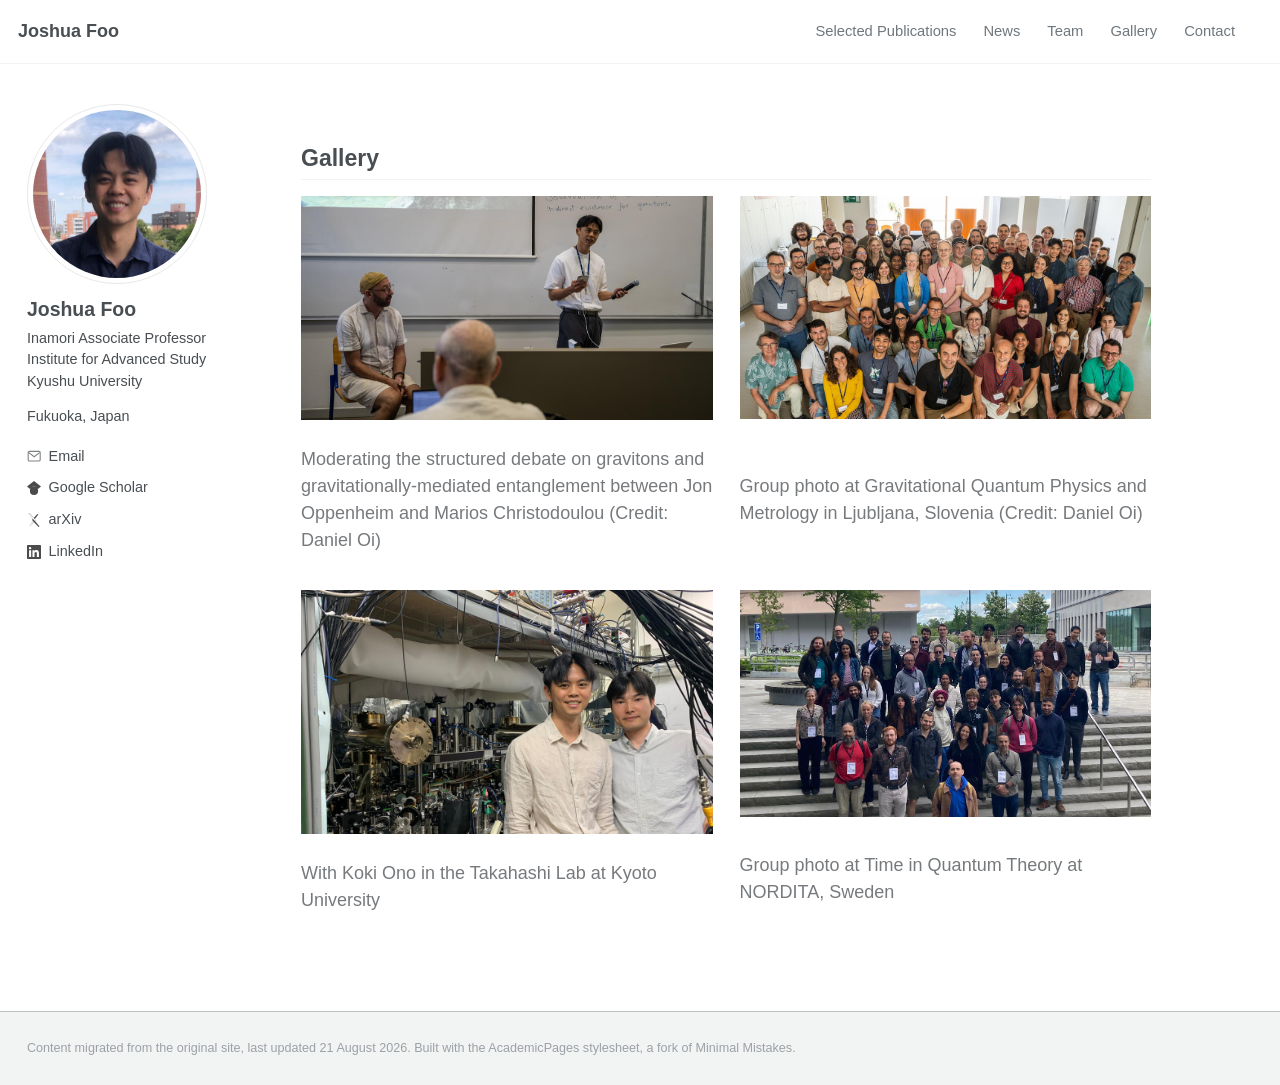
==== commit 205b6cf2: "Label profile links Co-authored-by: Copilot <223556219+Copilot@users.noreply.github.com>" ====
--- a/gallery.html
+++ b/gallery.html
@@ -22,10 +22,10 @@
       <p>Inamori Associate Professor<br>Institute for Advanced Study<br>Kyushu University</p>
       <p>Fukuoka, Japan</p>
       <ul class="social-links" aria-label="Profile links">
-        <li><a href="index.html#contact" aria-label="Email" title="Email"><svg viewBox="0 0 24 24" fill="none" stroke="currentColor" stroke-width="1.8" aria-hidden="true"><rect x="2" y="4" width="20" height="16" rx="2"></rect><path d="m3 6 9 7 9-7"></path></svg></a></li>
-        <li><a href="https://scholar.google.com/citations?user=iPHpngQAAAAJ&amp;hl=en" aria-label="Google Scholar" title="Google Scholar"><img src="assets/icons/googlescholar.svg" alt=""></a></li>
-        <li><a href="https://arxiv.org/search/?query=Joshua+Foo&amp;searchtype=author&amp;abstracts=show&amp;order=-announced_date_first&amp;size=50" aria-label="arXiv" title="arXiv"><img src="assets/icons/arxiv.svg" alt=""></a></li>
-        <li><a href="https://www.linkedin.com/in/joshua-foo-787594256/" aria-label="LinkedIn" title="LinkedIn"><img src="assets/icons/linkedin.svg" alt=""></a></li>
+        <li><a href="index.html#contact"><svg viewBox="0 0 24 24" fill="none" stroke="currentColor" stroke-width="1.8" aria-hidden="true"><rect x="2" y="4" width="20" height="16" rx="2"></rect><path d="m3 6 9 7 9-7"></path></svg> Email</a></li>
+        <li><a href="https://scholar.google.com/citations?user=iPHpngQAAAAJ&amp;hl=en"><img src="assets/icons/googlescholar.svg" alt=""> Google Scholar</a></li>
+        <li><a href="https://arxiv.org/search/?query=Joshua+Foo&amp;searchtype=author&amp;abstracts=show&amp;order=-announced_date_first&amp;size=50"><img src="assets/icons/arxiv.svg" alt=""> arXiv</a></li>
+        <li><a href="https://www.linkedin.com/in/joshua-foo-787594256/"><img src="assets/icons/linkedin.svg" alt=""> LinkedIn</a></li>
       </ul>
     </aside>
     <main class="content" id="home">
--- a/assets/css/site.css
+++ b/assets/css/site.css
@@ -16,10 +16,11 @@
 .profile ul { list-style: none; margin: 1.15rem 0; padding: 0; }
 .profile li { margin: .4rem 0; }
 .profile a { text-decoration: none; }
-.profile .social-links { display: flex; flex-wrap: wrap; gap: .9rem; align-items: center; }
-.profile .social-links li { margin: 0; }
-.social-links a { display: inline-flex; align-items: center; justify-content: center; width: 2rem; height: 2rem; }
-.social-links img, .social-links svg { display: block; width: 1.35rem; height: 1.35rem; }
+.profile .social-links { display: block; margin: 1rem 0; }
+.profile .social-links li { margin: .4rem 0; }
+.profile .social-links a { display: inline-flex; align-items: center; gap: .5em; color: #494e52; }
+.profile .social-links a:hover { color: #1b3580; }
+.profile .social-links img, .profile .social-links svg { display: block; flex: none; width: 1em; height: 1em; max-width: 1em; opacity: .7; }
 .social-links a:focus-visible { outline: 2px solid #1b3580; outline-offset: 3px; }
 .content { max-width: 850px; min-width: 0; line-height: 1.5; }
 .content p, .content li { font-size: 1rem; }
@@ -45,8 +46,7 @@
   .profile { display: grid; grid-template-columns: 90px 1fr; column-gap: 1rem; margin-bottom: 2rem; }
   .profile > img { width: 90px; height: 90px; grid-row: span 3; }
   .profile h1 { margin-top: .1rem; }
-  .profile ul { grid-column: 1 / -1; display: flex; flex-wrap: wrap; gap: .4rem 1rem; margin: .75rem 0 0; }
-  .profile li { margin: 0; }
+  .profile .social-links { grid-column: 1 / -1; margin: .75rem 0 0; }
   .team-grid { grid-template-columns: repeat(2, minmax(0, 1fr)); }
   .site-nav .site-name { width: 100%; }
 }
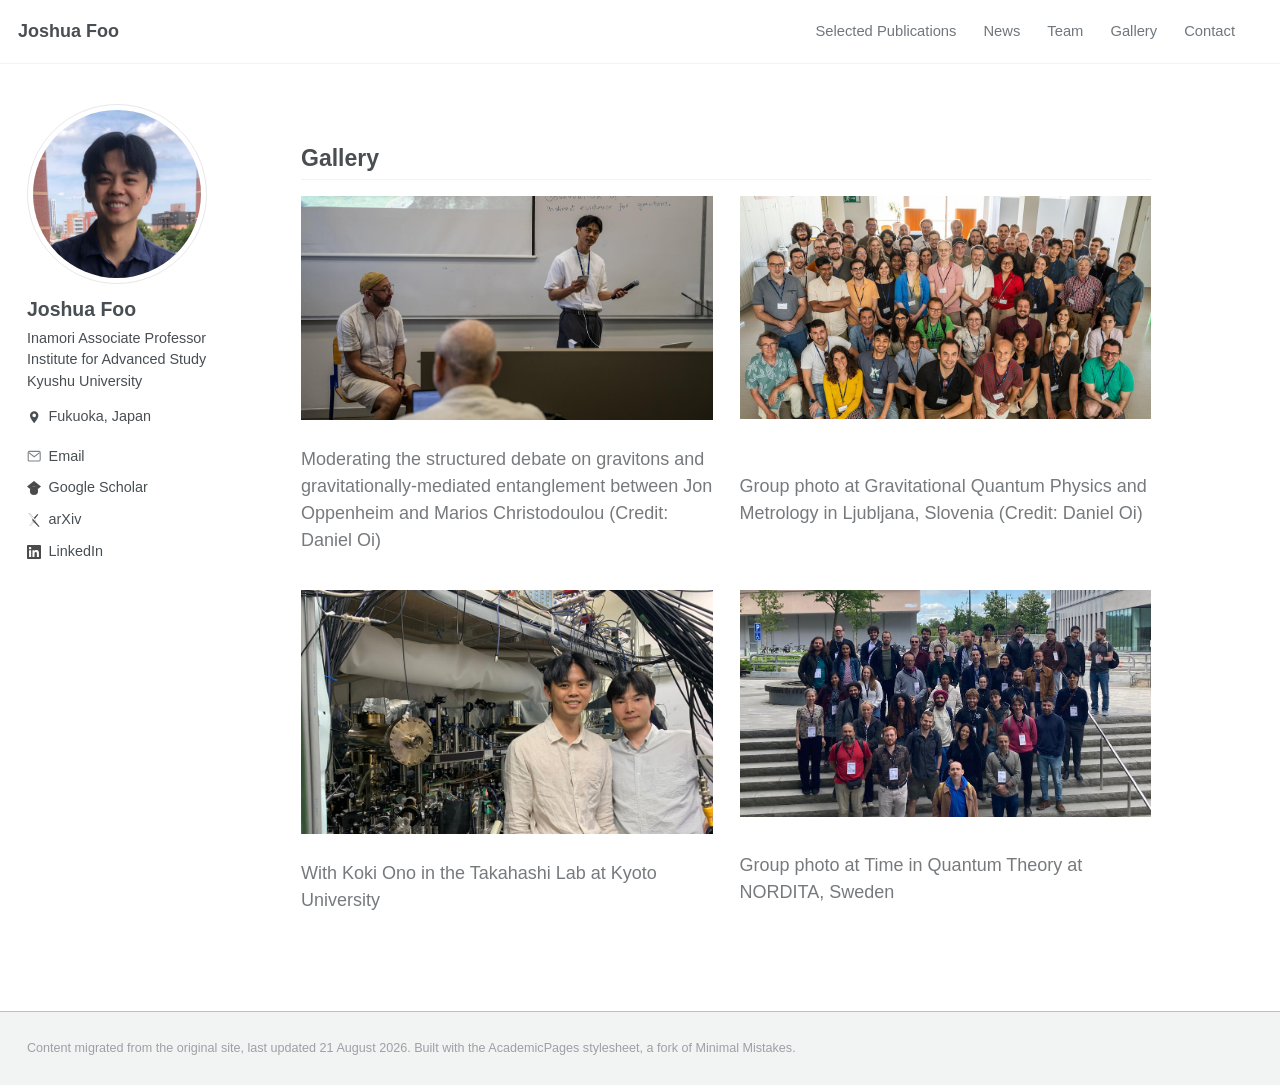
==== commit 117ab765: "Update profile and team information Co-authored-by: Copilot <223556219+Copilot@users.noreply.github." ====
--- a/gallery.html
+++ b/gallery.html
@@ -6,7 +6,7 @@
   <meta name="description" content="Joshua Foo, theoretical physicist and Inamori Associate Professor at Kyushu University.">
   <title>Gallery | Joshua Foo</title>
   <link rel="stylesheet" href="assets/css/academicpages.css">
-  <link rel="stylesheet" href="assets/css/site.css">
+  <link rel="stylesheet" href="assets/css/site.css?v=20261121b">
 </head>
 <body>
   <header class="masthead">
@@ -20,7 +20,7 @@
       <img src="assets/images/image06.jpg" alt="Joshua Foo">
       <h1>Joshua Foo</h1>
       <p>Inamori Associate Professor<br>Institute for Advanced Study<br>Kyushu University</p>
-      <p>Fukuoka, Japan</p>
+      <p class="location"><svg viewBox="0 0 24 24" fill="currentColor" aria-hidden="true"><path d="M12 2a7 7 0 0 0-7 7c0 5 7 13 7 13s7-8 7-13a7 7 0 0 0-7-7Zm0 10a3 3 0 1 1 0-6 3 3 0 0 1 0 6Z"></path></svg> Fukuoka, Japan</p>
       <ul class="social-links" aria-label="Profile links">
         <li><a href="index.html#contact"><svg viewBox="0 0 24 24" fill="none" stroke="currentColor" stroke-width="1.8" aria-hidden="true"><rect x="2" y="4" width="20" height="16" rx="2"></rect><path d="m3 6 9 7 9-7"></path></svg> Email</a></li>
         <li><a href="https://scholar.google.com/citations?user=iPHpngQAAAAJ&amp;hl=en"><img src="assets/icons/googlescholar.svg" alt=""> Google Scholar</a></li>
--- a/assets/css/site.css
+++ b/assets/css/site.css
@@ -21,6 +21,8 @@
 .profile .social-links a { display: inline-flex; align-items: center; gap: .5em; color: #494e52; }
 .profile .social-links a:hover { color: #1b3580; }
 .profile .social-links img, .profile .social-links svg { display: block; flex: none; width: 1em; height: 1em; max-width: 1em; opacity: .7; }
+.profile .location { display: flex; align-items: center; gap: .5em; }
+.profile .location svg { flex: none; width: 1em; height: 1em; }
 .social-links a:focus-visible { outline: 2px solid #1b3580; outline-offset: 3px; }
 .content { max-width: 850px; min-width: 0; line-height: 1.5; }
 .content p, .content li { font-size: 1rem; }
@@ -29,11 +31,18 @@
 .content section { scroll-margin-top: 1rem; }
 .intro h2 { border: 0; padding: 0; margin-top: 0; font-size: 1.08rem; }
 .content li { margin-bottom: .65rem; }
+.intro li { margin-bottom: .3rem; }
+.intro li p { margin: 0; }
 .publications p { margin: 0 0 1rem; }
 .team-grid { display: grid; grid-template-columns: repeat(3, minmax(0, 1fr)); gap: 1.4rem; margin: 1.2rem 0; }
 .team-grid figure, .gallery-grid figure { margin: 0; }
-.team-grid img { width: 100%; aspect-ratio: 1; object-fit: cover; border-radius: 50%; }
+.team-grid img { width: 70%; aspect-ratio: 1; object-fit: cover; border-radius: 50%; }
 .team-grid figcaption, .gallery-grid figcaption { font-family: inherit; font-size: 1rem; line-height: 1.5; margin-top: .45rem; }
+.team-lead { display: grid; grid-template-columns: minmax(0, 187px) minmax(0, 1fr); align-items: start; gap: 1.5rem; margin: 1.2rem 0; }
+.team-lead figure { margin: 0; }
+.team-lead img { width: 100%; aspect-ratio: 1; object-fit: cover; border-radius: 50%; }
+.team-lead figcaption { font-size: 1rem; line-height: 1.5; margin-top: .45rem; }
+.team-lead p { margin-top: 0; }
 .gallery-grid { display: grid; grid-template-columns: repeat(2, minmax(0, 1fr)); gap: 1.5rem; }
 .gallery-grid img { display: block; width: 100%; height: auto; border-radius: 0; }
 .news-year { border-bottom: 1px solid #e5e5e5; }
@@ -52,4 +61,5 @@
 }
 @media (max-width: 430px) {
   .gallery-grid { grid-template-columns: 1fr; }
+  .team-lead { grid-template-columns: minmax(0, 115px) minmax(0, 1fr); gap: 1rem; }
 }
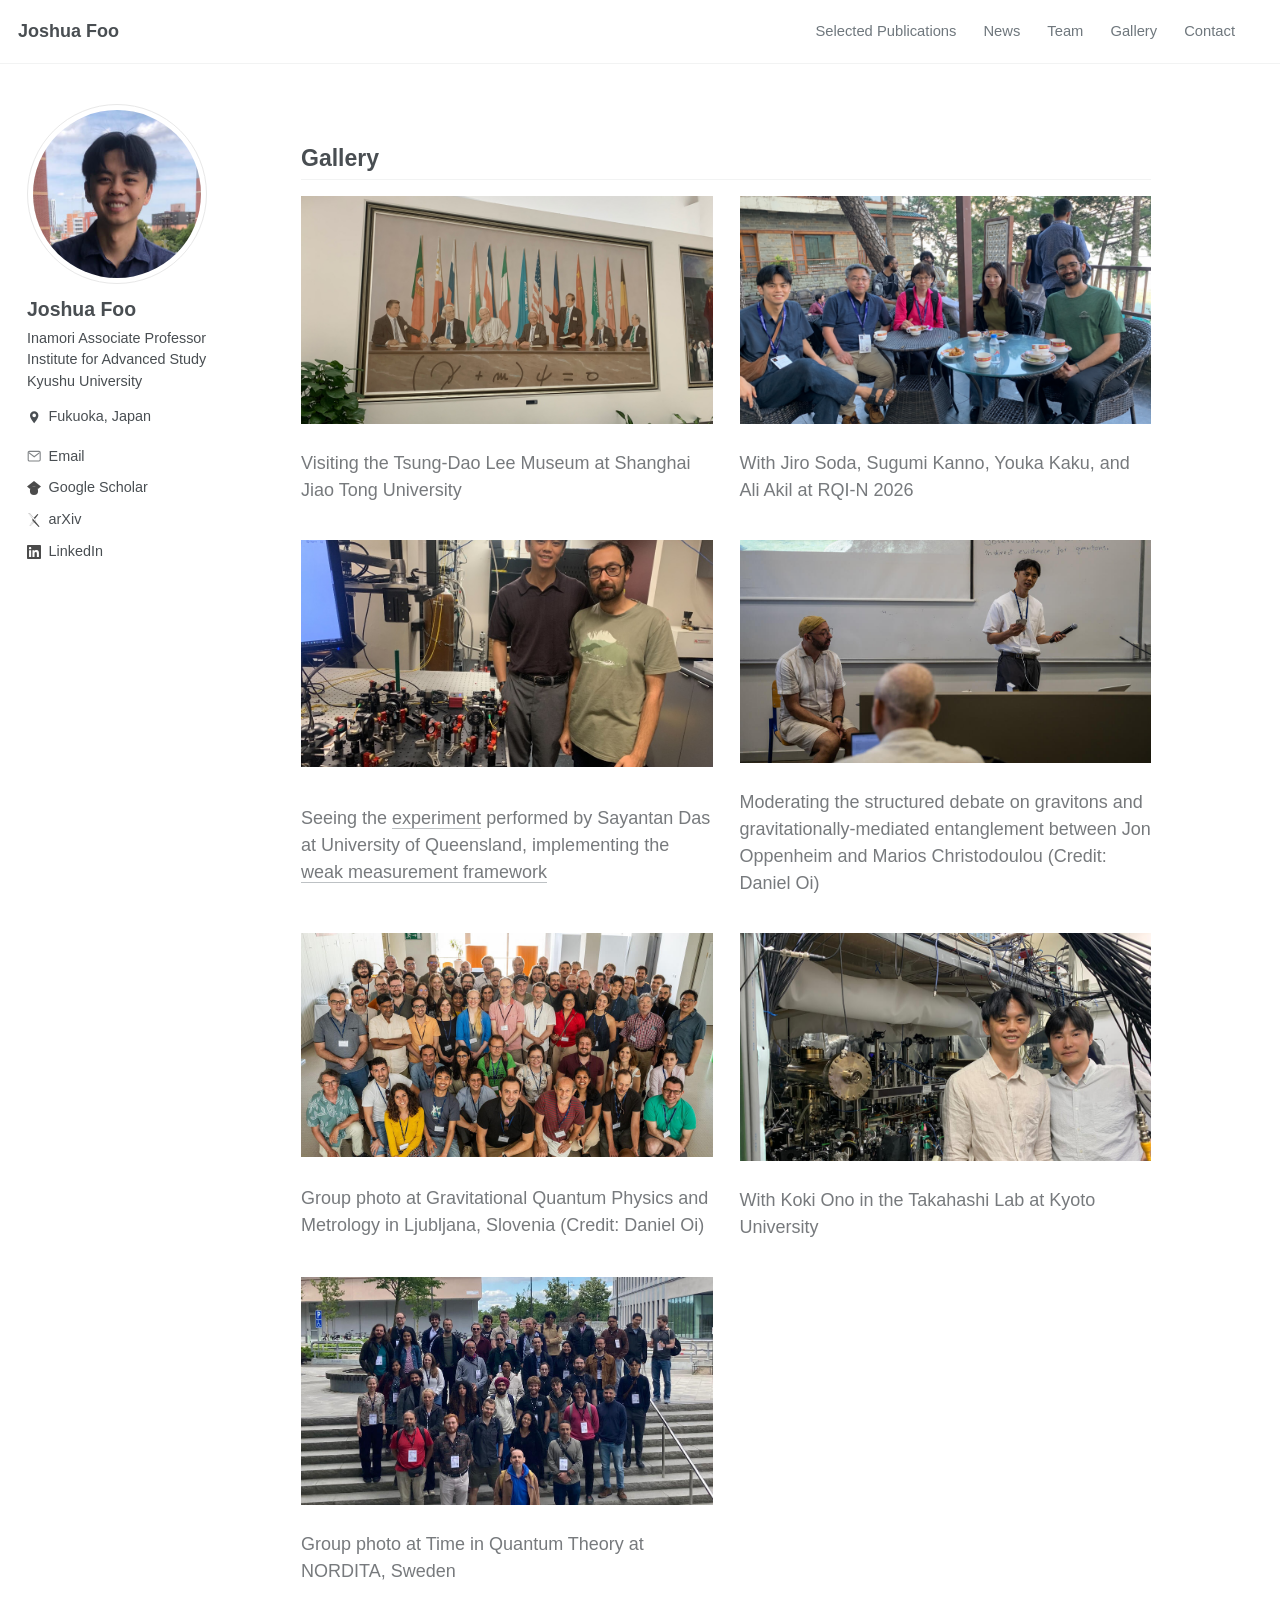
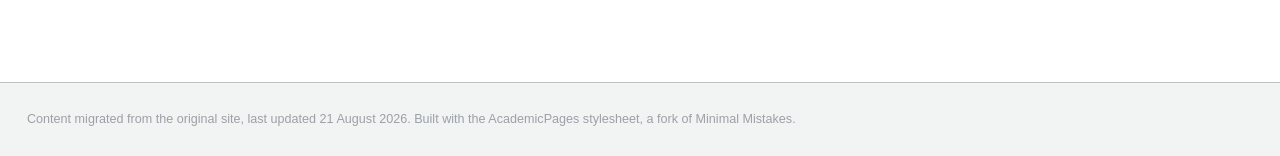
==== commit 5d9007ec: "Update gallery and welcome page Co-authored-by: Copilot <223556219+Copilot@users.noreply.github.com>" ====
--- a/gallery.html
+++ b/gallery.html
@@ -6,7 +6,7 @@
   <meta name="description" content="Joshua Foo, theoretical physicist and Inamori Associate Professor at Kyushu University.">
   <title>Gallery | Joshua Foo</title>
   <link rel="stylesheet" href="assets/css/academicpages.css">
-  <link rel="stylesheet" href="assets/css/site.css?v=20261121b">
+  <link rel="stylesheet" href="assets/css/site.css?v=20261122">
 </head>
 <body>
   <header class="masthead">
@@ -29,7 +29,18 @@
       </ul>
     </aside>
     <main class="content" id="home">
-      <section id="gallery"><h2>Gallery</h2><div class="gallery-grid"><figure><a href="assets/images/gallery01/0b631663_original.jpg"><img src="assets/images/gallery01/0b631663.jpg" alt="Moderating the structured debate on gravitons and gravitationally-mediated entanglement between Jon Oppenheim and Marios Christodoulou (Credit: Daniel Oi)" loading="lazy"></a><figcaption>Moderating the structured debate on gravitons and gravitationally-mediated entanglement between Jon Oppenheim and Marios Christodoulou (Credit: Daniel Oi)</figcaption></figure><figure><a href="assets/images/gallery01/04dd524a_original.jpg"><img src="assets/images/gallery01/04dd524a.jpg" alt="Group photo at Gravitational Quantum Physics and Metrology in Ljubljana, Slovenia (Credit: Daniel Oi)" loading="lazy"></a><figcaption>Group photo at Gravitational Quantum Physics and Metrology in Ljubljana, Slovenia (Credit: Daniel Oi)</figcaption></figure><figure><a href="assets/images/gallery01/25b02c40_original.jpg"><img src="assets/images/gallery01/25b02c40.jpg" alt="With Koki Ono in the Takahashi Lab at Kyoto University" loading="lazy"></a><figcaption>With Koki Ono in the Takahashi Lab at Kyoto University</figcaption></figure><figure><a href="assets/images/gallery01/17739266_original.jpg"><img src="assets/images/gallery01/17739266.jpg" alt="Group photo at Time in Quantum Theory at NORDITA, Sweden" loading="lazy"></a><figcaption>Group photo at Time in Quantum Theory at NORDITA, Sweden</figcaption></figure></div></section>
+      <section id="gallery">
+        <h2>Gallery</h2>
+        <div class="gallery-grid">
+          <figure><a href="assets/images/gallery01/shanghai-museum.jpg"><img class="gallery-crop" src="assets/images/gallery01/shanghai-museum.jpg" alt="Visiting the Tsung-Dao Lee Museum at Shanghai Jiao Tong University" loading="lazy"></a><figcaption>Visiting the Tsung-Dao Lee Museum at Shanghai Jiao Tong University</figcaption></figure>
+          <figure><a href="assets/images/gallery01/rqi-n-2026.png"><img class="gallery-crop" src="assets/images/gallery01/rqi-n-2026.png" alt="With Jiro Soda, Sugumi Kanno, Youka Kaku, and Ali Akil at RQI-N 2026" loading="lazy"></a><figcaption>With Jiro Soda, Sugumi Kanno, Youka Kaku, and Ali Akil at RQI-N 2026</figcaption></figure>
+          <figure><a href="assets/images/gallery01/uq-experiment.jpg"><img class="gallery-crop" src="assets/images/gallery01/uq-experiment.jpg" alt="Seeing Sayantan Das's experiment at the University of Queensland" loading="lazy"></a><figcaption>Seeing the <a href="https://arxiv.org/abs/2608.26778">experiment</a> performed by Sayantan Das at University of Queensland, implementing the <a href="https://www.nature.com/articles/s41467-022-31608-6">weak measurement framework</a></figcaption></figure>
+          <figure><a href="assets/images/gallery01/0b631663_original.jpg"><img src="assets/images/gallery01/0b631663.jpg" alt="Moderating the structured debate on gravitons and gravitationally-mediated entanglement between Jon Oppenheim and Marios Christodoulou (Credit: Daniel Oi)" loading="lazy"></a><figcaption>Moderating the structured debate on gravitons and gravitationally-mediated entanglement between Jon Oppenheim and Marios Christodoulou (Credit: Daniel Oi)</figcaption></figure>
+          <figure><a href="assets/images/gallery01/04dd524a_original.jpg"><img src="assets/images/gallery01/04dd524a.jpg" alt="Group photo at Gravitational Quantum Physics and Metrology in Ljubljana, Slovenia (Credit: Daniel Oi)" loading="lazy"></a><figcaption>Group photo at Gravitational Quantum Physics and Metrology in Ljubljana, Slovenia (Credit: Daniel Oi)</figcaption></figure>
+          <figure><a href="assets/images/gallery01/25b02c40_original.jpg"><img class="gallery-crop" src="assets/images/gallery01/25b02c40.jpg" alt="With Koki Ono in the Takahashi Lab at Kyoto University" loading="lazy"></a><figcaption>With Koki Ono in the Takahashi Lab at Kyoto University</figcaption></figure>
+          <figure><a href="assets/images/gallery01/17739266_original.jpg"><img src="assets/images/gallery01/17739266.jpg" alt="Group photo at Time in Quantum Theory at NORDITA, Sweden" loading="lazy"></a><figcaption>Group photo at Time in Quantum Theory at NORDITA, Sweden</figcaption></figure>
+        </div>
+      </section>
     </main>
   </div>
   <div class="page__footer"><footer>
--- a/assets/css/site.css
+++ b/assets/css/site.css
@@ -29,7 +29,7 @@
 .content h2 { font-size: 1.28rem; margin: 2.3rem 0 .9rem; padding-bottom: .35rem; border-bottom: 1px solid #f2f3f3; }
 .content h3 { font-size: 1rem; margin: 1.5rem 0 .5rem; }
 .content section { scroll-margin-top: 1rem; }
-.intro h2 { border: 0; padding: 0; margin-top: 0; font-size: 1.08rem; }
+.intro h2 { border: 0; padding: 0; margin-top: 0; font-size: 1.08rem; font-weight: 400; }
 .content li { margin-bottom: .65rem; }
 .intro li { margin-bottom: .3rem; }
 .intro li p { margin: 0; }
@@ -41,10 +41,11 @@
 .team-lead { display: grid; grid-template-columns: minmax(0, 187px) minmax(0, 1fr); align-items: start; gap: 1.5rem; margin: 1.2rem 0; }
 .team-lead figure { margin: 0; }
 .team-lead img { width: 100%; aspect-ratio: 1; object-fit: cover; border-radius: 50%; }
-.team-lead figcaption { font-size: 1rem; line-height: 1.5; margin-top: .45rem; }
+.team-lead figcaption { color: inherit; font-family: inherit; font-size: 1rem; line-height: 1.5; margin-top: .45rem; }
 .team-lead p { margin-top: 0; }
 .gallery-grid { display: grid; grid-template-columns: repeat(2, minmax(0, 1fr)); gap: 1.5rem; }
 .gallery-grid img { display: block; width: 100%; height: auto; border-radius: 0; }
+.gallery-grid img.gallery-crop { aspect-ratio: 1083 / 599; height: auto; object-fit: cover; }
 .news-year { border-bottom: 1px solid #e5e5e5; }
 .news-year summary { cursor: pointer; font-size: 1rem; font-weight: 700; padding: .8rem 0; }
 .news-year summary:focus-visible { outline: 2px solid #1b3580; outline-offset: 3px; }
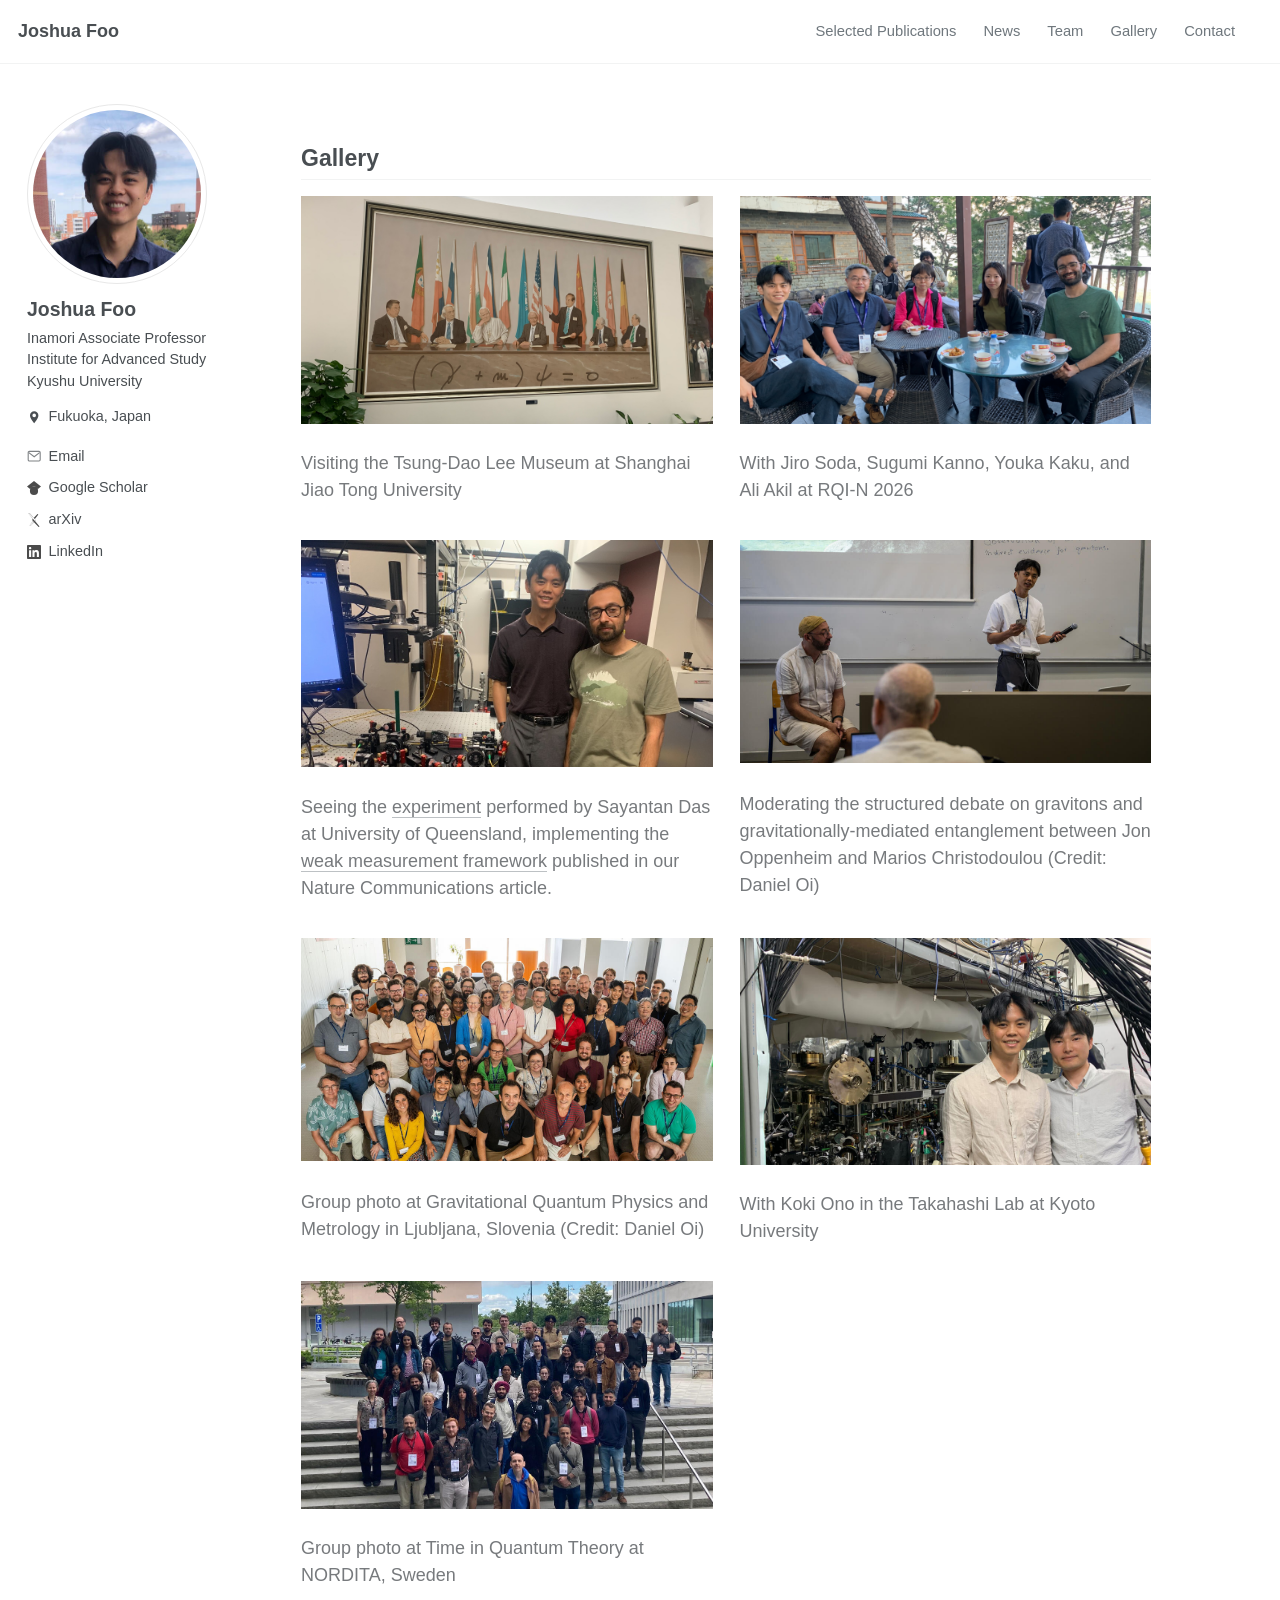
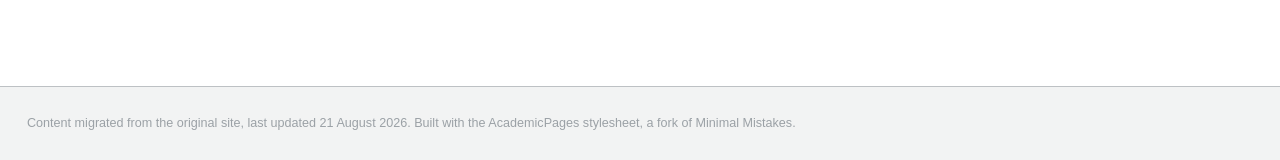
==== commit 416706d6: "Update experiment photo and caption Co-authored-by: Copilot <223556219+Copilot@users.noreply.github." ====
--- a/gallery.html
+++ b/gallery.html
@@ -34,7 +34,7 @@
         <div class="gallery-grid">
           <figure><a href="assets/images/gallery01/shanghai-museum.jpg"><img class="gallery-crop" src="assets/images/gallery01/shanghai-museum.jpg" alt="Visiting the Tsung-Dao Lee Museum at Shanghai Jiao Tong University" loading="lazy"></a><figcaption>Visiting the Tsung-Dao Lee Museum at Shanghai Jiao Tong University</figcaption></figure>
           <figure><a href="assets/images/gallery01/rqi-n-2026.png"><img class="gallery-crop" src="assets/images/gallery01/rqi-n-2026.png" alt="With Jiro Soda, Sugumi Kanno, Youka Kaku, and Ali Akil at RQI-N 2026" loading="lazy"></a><figcaption>With Jiro Soda, Sugumi Kanno, Youka Kaku, and Ali Akil at RQI-N 2026</figcaption></figure>
-          <figure><a href="assets/images/gallery01/uq-experiment.jpg"><img class="gallery-crop" src="assets/images/gallery01/uq-experiment.jpg" alt="Seeing Sayantan Das's experiment at the University of Queensland" loading="lazy"></a><figcaption>Seeing the <a href="https://arxiv.org/abs/2608.26778">experiment</a> performed by Sayantan Das at University of Queensland, implementing the <a href="https://www.nature.com/articles/s41467-022-31608-6">weak measurement framework</a></figcaption></figure>
+          <figure><a href="assets/images/gallery01/uq-experiment.jpg"><img class="gallery-crop" style="object-position: center top" src="assets/images/gallery01/uq-experiment.jpg" alt="Seeing Sayantan Das's experiment at the University of Queensland" loading="lazy"></a><figcaption>Seeing the <a href="https://arxiv.org/abs/2608.26778">experiment</a> performed by Sayantan Das at University of Queensland, implementing the <a href="https://www.nature.com/articles/s41467-022-31608-6">weak measurement framework</a> published in our Nature Communications article.</figcaption></figure>
           <figure><a href="assets/images/gallery01/0b631663_original.jpg"><img src="assets/images/gallery01/0b631663.jpg" alt="Moderating the structured debate on gravitons and gravitationally-mediated entanglement between Jon Oppenheim and Marios Christodoulou (Credit: Daniel Oi)" loading="lazy"></a><figcaption>Moderating the structured debate on gravitons and gravitationally-mediated entanglement between Jon Oppenheim and Marios Christodoulou (Credit: Daniel Oi)</figcaption></figure>
           <figure><a href="assets/images/gallery01/04dd524a_original.jpg"><img src="assets/images/gallery01/04dd524a.jpg" alt="Group photo at Gravitational Quantum Physics and Metrology in Ljubljana, Slovenia (Credit: Daniel Oi)" loading="lazy"></a><figcaption>Group photo at Gravitational Quantum Physics and Metrology in Ljubljana, Slovenia (Credit: Daniel Oi)</figcaption></figure>
           <figure><a href="assets/images/gallery01/25b02c40_original.jpg"><img class="gallery-crop" src="assets/images/gallery01/25b02c40.jpg" alt="With Koki Ono in the Takahashi Lab at Kyoto University" loading="lazy"></a><figcaption>With Koki Ono in the Takahashi Lab at Kyoto University</figcaption></figure>
